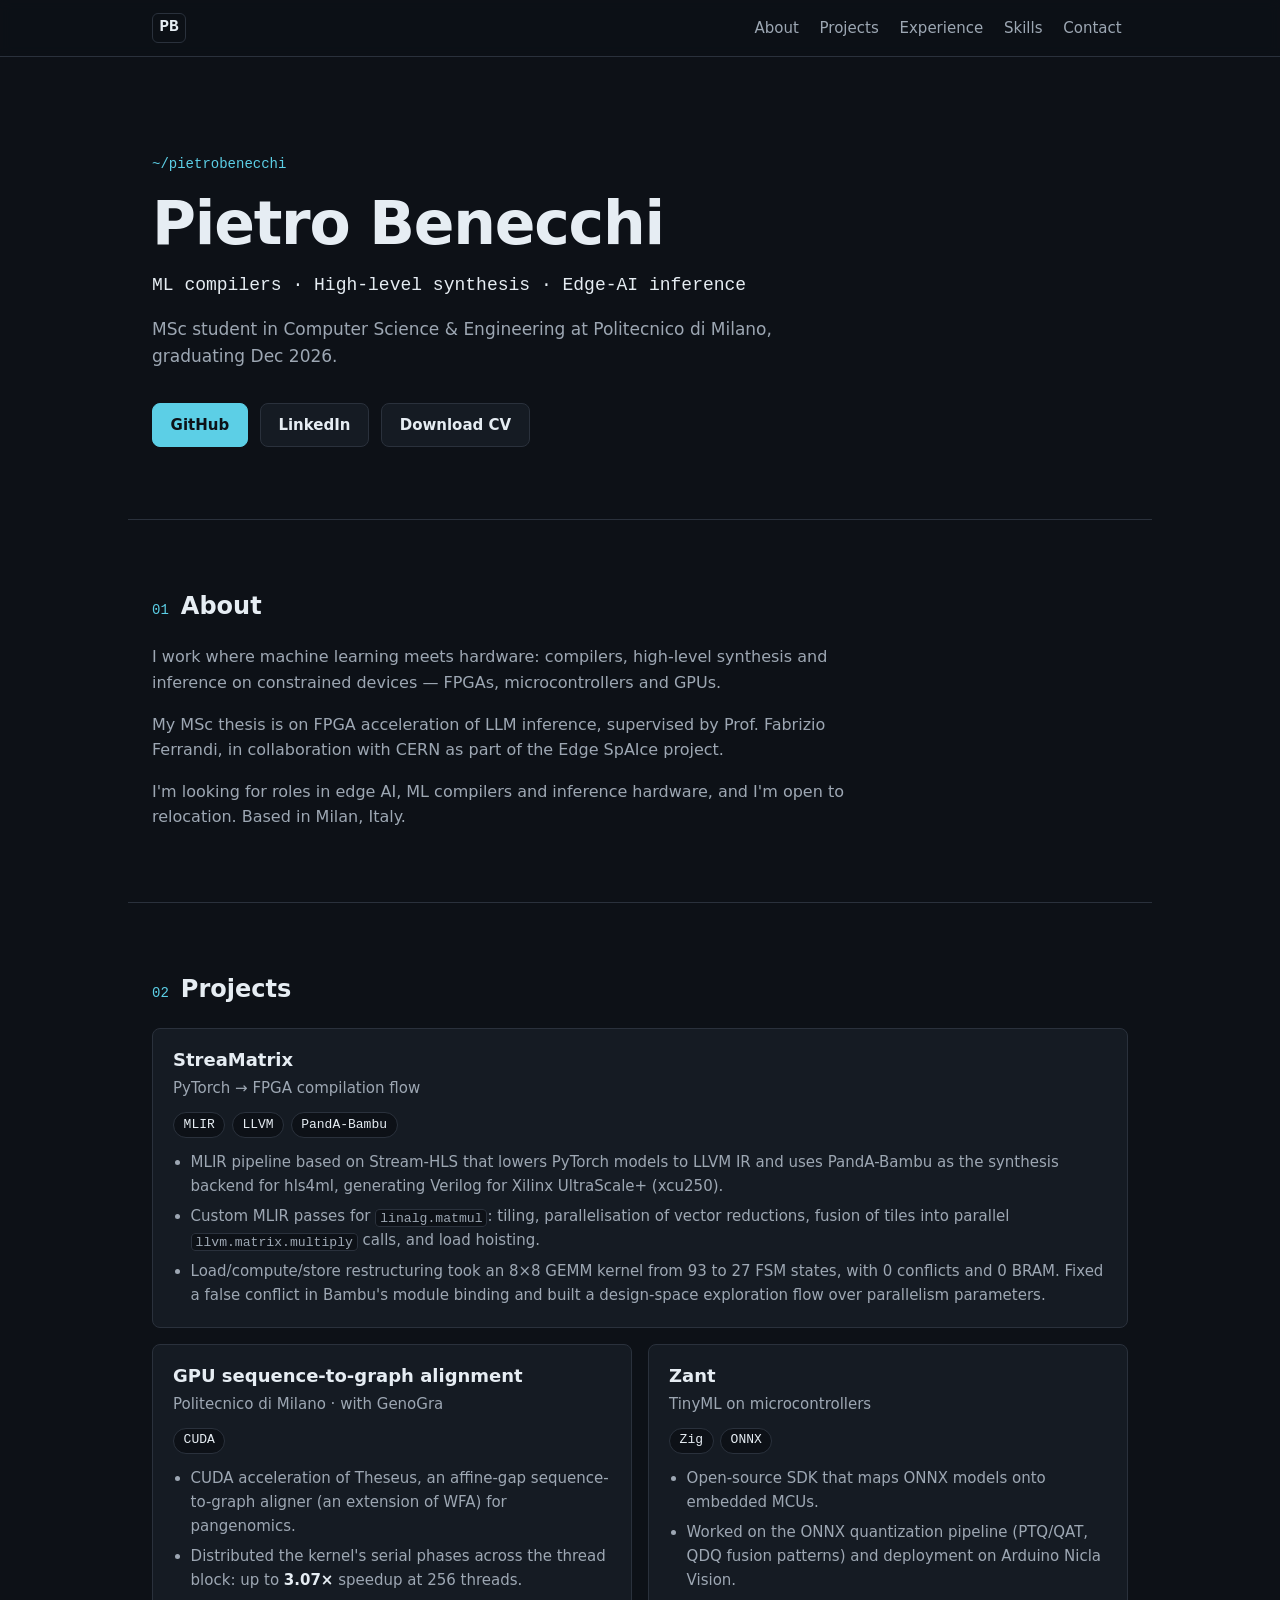
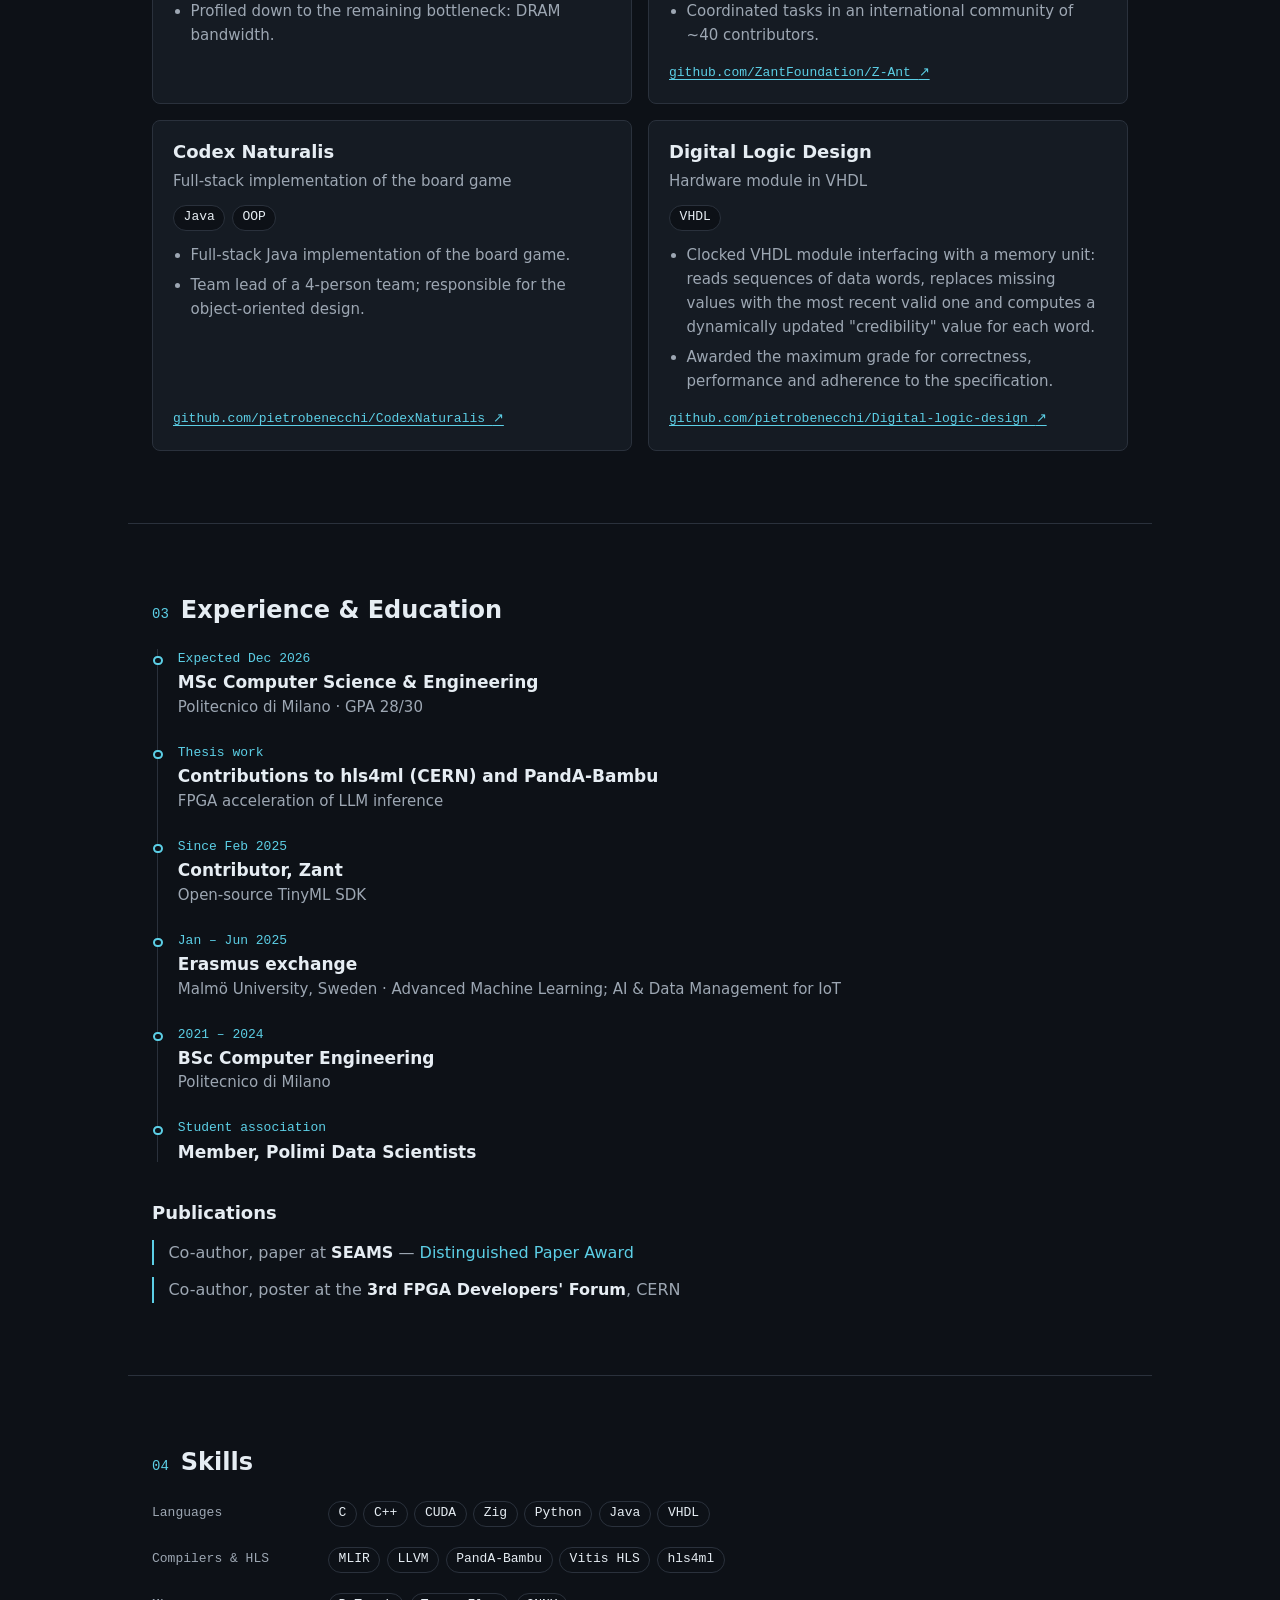
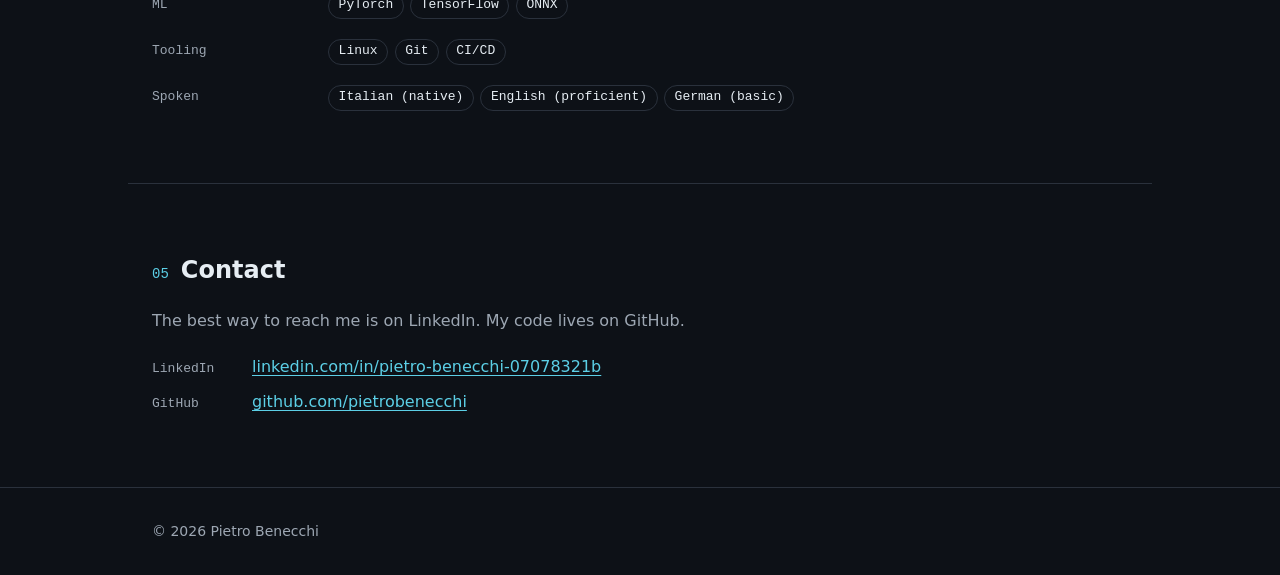
==== index.html @ a6d6bae3 "Add personal portfolio site Static single-page site (index.html + assets/style.css, no build step), " ====
<!doctype html>
<html lang="en">
<head>
  <meta charset="utf-8">
  <meta name="viewport" content="width=device-width, initial-scale=1">
  <title>Pietro Benecchi — ML compilers · HLS · Edge-AI inference</title>
  <meta name="description" content="Pietro Benecchi — MSc student in Computer Science &amp; Engineering at Politecnico di Milano working on ML compilers, high-level synthesis and edge-AI inference on FPGAs, MCUs and GPUs.">
  <meta name="author" content="Pietro Benecchi">
  <meta name="theme-color" content="#0d1117">
  <link rel="canonical" href="https://pietrobenecchi.github.io/">
  <link rel="icon" href="assets/favicon.svg" type="image/svg+xml">

  <meta property="og:type" content="website">
  <meta property="og:url" content="https://pietrobenecchi.github.io/">
  <meta property="og:title" content="Pietro Benecchi — ML compilers · HLS · Edge-AI inference">
  <meta property="og:description" content="MSc student at Politecnico di Milano working where machine learning meets hardware: compilers, high-level synthesis and inference on constrained devices.">
  <meta property="og:site_name" content="Pietro Benecchi">
  <meta name="twitter:card" content="summary">

  <link rel="stylesheet" href="assets/style.css">
</head>
<body>
  <a class="skip-link" href="#main">Skip to content</a>

  <header class="site-header">
    <nav class="nav container" aria-label="Primary">
      <a class="nav-brand" href="#top" aria-label="Pietro Benecchi, back to top">PB</a>
      <ul class="nav-links">
        <li><a href="#about">About</a></li>
        <li><a href="#projects">Projects</a></li>
        <li><a href="#experience">Experience</a></li>
        <li><a href="#skills">Skills</a></li>
        <li><a href="#contact">Contact</a></li>
      </ul>
    </nav>
  </header>

  <main id="main">
    <section class="hero container" id="top" aria-labelledby="hero-title">
      <p class="mono kicker">~/pietrobenecchi</p>
      <h1 id="hero-title">Pietro Benecchi</h1>
      <p class="tagline mono">ML compilers <span aria-hidden="true">·</span> High-level synthesis <span aria-hidden="true">·</span> Edge-AI inference</p>
      <p class="lead">MSc student in Computer Science &amp; Engineering at Politecnico di Milano, graduating Dec 2026.</p>
      <div class="actions">
        <a class="btn btn-primary" href="https://github.com/pietrobenecchi" rel="noopener">GitHub</a>
        <a class="btn" href="https://www.linkedin.com/in/pietro-benecchi-07078321b" rel="noopener">LinkedIn</a>
        <a class="btn" href="assets/cv.pdf" type="application/pdf">Download CV</a>
      </div>
    </section>

    <section class="section container" id="about" aria-labelledby="about-title">
      <h2 id="about-title"><span class="mono num" aria-hidden="true">01</span> About</h2>
      <div class="prose">
        <p>I work where machine learning meets hardware: compilers, high-level synthesis and inference on constrained devices — FPGAs, microcontrollers and GPUs.</p>
        <p>My MSc thesis is on FPGA acceleration of LLM inference, supervised by Prof. Fabrizio Ferrandi, in collaboration with CERN as part of the Edge SpAIce project.</p>
        <p>I'm looking for roles in edge AI, ML compilers and inference hardware, and I'm open to relocation. Based in Milan, Italy.</p>
      </div>
    </section>

    <section class="section container" id="projects" aria-labelledby="projects-title">
      <h2 id="projects-title"><span class="mono num" aria-hidden="true">02</span> Projects</h2>
      <div class="cards">
        <article class="card">
          <h3>StreaMatrix</h3>
          <p class="card-sub">PyTorch → FPGA compilation flow</p>
          <ul class="tags" aria-label="Stack">
            <li>MLIR</li><li>LLVM</li><li>PandA-Bambu</li>
          </ul>
          <ul class="bullets">
            <li>MLIR pipeline based on Stream-HLS that lowers PyTorch models to LLVM IR and uses PandA-Bambu as the synthesis backend for hls4ml, generating Verilog for Xilinx UltraScale+ (xcu250).</li>
            <li>Custom MLIR passes for <code>linalg.matmul</code>: tiling, parallelisation of vector reductions, fusion of tiles into parallel <code>llvm.matrix.multiply</code> calls, and load hoisting.</li>
            <li>Load/compute/store restructuring took an 8×8 GEMM kernel from 93 to 27 FSM states, with 0 conflicts and 0 BRAM. Fixed a false conflict in Bambu's module binding and built a design-space exploration flow over parallelism parameters.</li>
          </ul>
        </article>

        <article class="card">
          <h3>GPU sequence-to-graph alignment</h3>
          <p class="card-sub">Politecnico di Milano · with GenoGra</p>
          <ul class="tags" aria-label="Stack">
            <li>CUDA</li>
          </ul>
          <ul class="bullets">
            <li>CUDA acceleration of Theseus, an affine-gap sequence-to-graph aligner (an extension of WFA) for pangenomics.</li>
            <li>Distributed the kernel's serial phases across the thread block: up to <strong>3.07×</strong> speedup at 256 threads.</li>
            <li>Profiled down to the remaining bottleneck: DRAM bandwidth.</li>
          </ul>
        </article>

        <article class="card">
          <h3>Zant</h3>
          <p class="card-sub">TinyML on microcontrollers</p>
          <ul class="tags" aria-label="Stack">
            <li>Zig</li><li>ONNX</li>
          </ul>
          <ul class="bullets">
            <li>Open-source SDK that maps ONNX models onto embedded MCUs.</li>
            <li>Worked on the ONNX quantization pipeline (PTQ/QAT, QDQ fusion patterns) and deployment on Arduino Nicla Vision.</li>
            <li>Coordinated tasks in an international community of ~40 contributors.</li>
          </ul>
          <a class="card-link mono" href="https://github.com/ZantFoundation/Z-Ant" rel="noopener">github.com/ZantFoundation/Z-Ant <span aria-hidden="true">↗</span></a>
        </article>

        <article class="card">
          <h3>Codex Naturalis</h3>
          <p class="card-sub">Full-stack implementation of the board game</p>
          <ul class="tags" aria-label="Stack">
            <li>Java</li><li>OOP</li>
          </ul>
          <ul class="bullets">
            <li>Full-stack Java implementation of the board game.</li>
            <li>Team lead of a 4-person team; responsible for the object-oriented design.</li>
          </ul>
          <a class="card-link mono" href="https://github.com/pietrobenecchi/CodexNaturalis" rel="noopener">github.com/pietrobenecchi/CodexNaturalis <span aria-hidden="true">↗</span></a>
        </article>

        <article class="card">
          <h3>Digital Logic Design</h3>
          <p class="card-sub">Hardware module in VHDL</p>
          <ul class="tags" aria-label="Stack">
            <li>VHDL</li>
          </ul>
          <ul class="bullets">
            <li>Clocked VHDL module interfacing with a memory unit: reads sequences of data words, replaces missing values with the most recent valid one and computes a dynamically updated "credibility" value for each word.</li>
            <li>Awarded the maximum grade for correctness, performance and adherence to the specification.</li>
          </ul>
          <a class="card-link mono" href="https://github.com/pietrobenecchi/Digital-logic-design" rel="noopener">github.com/pietrobenecchi/Digital-logic-design <span aria-hidden="true">↗</span></a>
        </article>
      </div>
    </section>

    <section class="section container" id="experience" aria-labelledby="experience-title">
      <h2 id="experience-title"><span class="mono num" aria-hidden="true">03</span> Experience &amp; Education</h2>
      <ol class="timeline">
        <li>
          <p class="when mono">Expected Dec 2026</p>
          <h3>MSc Computer Science &amp; Engineering</h3>
          <p class="where">Politecnico di Milano · GPA 28/30</p>
        </li>
        <li>
          <p class="when mono">Thesis work</p>
          <h3>Contributions to hls4ml (CERN) and PandA-Bambu</h3>
          <p class="where">FPGA acceleration of LLM inference</p>
        </li>
        <li>
          <p class="when mono">Since Feb 2025</p>
          <h3>Contributor, Zant</h3>
          <p class="where">Open-source TinyML SDK</p>
        </li>
        <li>
          <p class="when mono">Jan – Jun 2025</p>
          <h3>Erasmus exchange</h3>
          <p class="where">Malmö University, Sweden · Advanced Machine Learning; AI &amp; Data Management for IoT</p>
        </li>
        <li>
          <p class="when mono">2021 – 2024</p>
          <h3>BSc Computer Engineering</h3>
          <p class="where">Politecnico di Milano</p>
        </li>
        <li>
          <p class="when mono">Student association</p>
          <h3>Member, Polimi Data Scientists</h3>
        </li>
      </ol>

      <h3 class="subhead" id="publications">Publications</h3>
      <ul class="pubs">
        <!-- TODO: add the SEAMS paper title and a link to the paper -->
        <li>
          <p>Co-author, paper at <strong>SEAMS</strong> — <span class="award">Distinguished Paper Award</span></p>
        </li>
        <!-- TODO: add the poster title and a link to the poster -->
        <li>
          <p>Co-author, poster at the <strong>3rd FPGA Developers' Forum</strong>, CERN</p>
        </li>
      </ul>
    </section>

    <section class="section container" id="skills" aria-labelledby="skills-title">
      <h2 id="skills-title"><span class="mono num" aria-hidden="true">04</span> Skills</h2>
      <dl class="skills">
        <div>
          <dt>Languages</dt>
          <dd><ul class="tags"><li>C</li><li>C++</li><li>CUDA</li><li>Zig</li><li>Python</li><li>Java</li><li>VHDL</li></ul></dd>
        </div>
        <div>
          <dt>Compilers &amp; HLS</dt>
          <dd><ul class="tags"><li>MLIR</li><li>LLVM</li><li>PandA-Bambu</li><li>Vitis HLS</li><li>hls4ml</li></ul></dd>
        </div>
        <div>
          <dt>ML</dt>
          <dd><ul class="tags"><li>PyTorch</li><li>TensorFlow</li><li>ONNX</li></ul></dd>
        </div>
        <div>
          <dt>Tooling</dt>
          <dd><ul class="tags"><li>Linux</li><li>Git</li><li>CI/CD</li></ul></dd>
        </div>
        <div>
          <dt>Spoken</dt>
          <dd><ul class="tags"><li>Italian (native)</li><li>English (proficient)</li><li>German (basic)</li></ul></dd>
        </div>
      </dl>
    </section>

    <section class="section container" id="contact" aria-labelledby="contact-title">
      <h2 id="contact-title"><span class="mono num" aria-hidden="true">05</span> Contact</h2>
      <p class="prose">The best way to reach me is on LinkedIn. My code lives on GitHub.</p>
      <ul class="contact-list">
        <li><span class="mono label">LinkedIn</span> <a href="https://www.linkedin.com/in/pietro-benecchi-07078321b" rel="noopener">linkedin.com/in/pietro-benecchi-07078321b</a></li>
        <li><span class="mono label">GitHub</span> <a href="https://github.com/pietrobenecchi" rel="noopener">github.com/pietrobenecchi</a></li>
        <!-- TODO: add email, e.g. <li><span class="mono label">Email</span> <a href="mailto:...">...</a></li> -->
      </ul>
    </section>
  </main>

  <footer class="site-footer">
    <div class="container">
      <p>© 2026 Pietro Benecchi</p>
    </div>
  </footer>
</body>
</html>
---- assets/style.css ----
/* Pietro Benecchi — portfolio. Mobile first, no external dependencies. */

:root {
  --bg: #0d1117;
  --bg-raised: #151b23;
  --border: #2a313c;
  --text: #e6edf3;
  --muted: #9da7b3;      /* ~7:1 on --bg */
  --accent: #5ccfe6;     /* ~10:1 on --bg */
  --accent-ink: #0d1117;
  --radius: 8px;
  --nav-h: 3.5rem;
  --sans: system-ui, -apple-system, "Segoe UI", Roboto, "Helvetica Neue", Arial, sans-serif;
  --mono: ui-monospace, SFMono-Regular, "SF Mono", Menlo, Consolas, "Liberation Mono", monospace;
  color-scheme: dark;
}

*, *::before, *::after { box-sizing: border-box; }

html {
  scroll-behavior: smooth;
  scroll-padding-top: calc(var(--nav-h) + 1rem);
  -webkit-text-size-adjust: 100%;
}
@media (prefers-reduced-motion: reduce) {
  html { scroll-behavior: auto; }
  * { transition: none !important; }
}

body {
  margin: 0;
  background: var(--bg);
  color: var(--text);
  font-family: var(--sans);
  font-size: 1rem;
  line-height: 1.6;
}

h1, h2, h3 { line-height: 1.2; margin: 0; }
p { margin: 0; }
ul, ol { margin: 0; padding: 0; }
a { color: var(--accent); text-underline-offset: 0.2em; }
a:hover { text-decoration-thickness: 2px; }
:focus-visible { outline: 2px solid var(--accent); outline-offset: 3px; border-radius: 2px; }
code, .mono { font-family: var(--mono); }
code { font-size: 0.875em; background: var(--bg); border: 1px solid var(--border); border-radius: 4px; padding: 0.05em 0.3em; overflow-wrap: anywhere; }

.container { width: 100%; max-width: 64rem; margin: 0 auto; padding: 0 1rem; }

.skip-link {
  position: absolute; left: 1rem; top: -3rem; z-index: 20;
  background: var(--accent); color: var(--accent-ink);
  padding: 0.5rem 0.75rem; border-radius: var(--radius); font-weight: 600;
}
.skip-link:focus { top: 0.5rem; }

/* Nav */
.site-header {
  position: sticky; top: 0; z-index: 10;
  background: rgba(13, 17, 23, 0.92);
  border-bottom: 1px solid var(--border);
  -webkit-backdrop-filter: blur(6px);
  backdrop-filter: blur(6px);
}
.nav { display: flex; align-items: center; gap: 1rem; min-height: var(--nav-h); }
.nav-brand {
  font-family: var(--mono); font-weight: 700; color: var(--text); text-decoration: none;
  border: 1px solid var(--border); border-radius: 6px; padding: 0.1rem 0.4rem; flex-shrink: 0;
}
.nav-links {
  list-style: none; display: flex; gap: 0.25rem;
  overflow-x: auto; scrollbar-width: none; margin-left: auto;
}
.nav-links::-webkit-scrollbar { display: none; }
@media (max-width: 39.99rem) {
  .nav-brand { display: none; }
  .nav-links { margin-left: 0; width: 100%; justify-content: space-between; gap: 0; }
}
.nav-links a {
  display: block; padding: 0.5rem 0.4rem;
  color: var(--muted); text-decoration: none; font-size: 0.875rem; white-space: nowrap;
}
.nav-links a:hover { color: var(--text); }

/* Hero */
.hero { padding-top: 4rem; padding-bottom: 3rem; }
.kicker { color: var(--accent); font-size: 0.875rem; margin-bottom: 0.75rem; }
.hero h1 { font-size: clamp(2.25rem, 9vw, 3.75rem); letter-spacing: -0.02em; font-weight: 700; }
.tagline { color: var(--text); font-size: clamp(0.875rem, 3.6vw, 1.125rem); margin-top: 0.75rem; }
.lead { color: var(--muted); font-size: 1.0625rem; margin-top: 1rem; max-width: 40rem; }
.actions { display: flex; flex-wrap: wrap; gap: 0.75rem; margin-top: 2rem; }
.btn {
  display: inline-flex; align-items: center; gap: 0.35rem;
  min-height: 2.75rem; padding: 0 1.1rem;
  border: 1px solid var(--border); border-radius: var(--radius);
  color: var(--text); text-decoration: none; font-weight: 600; font-size: 0.9375rem;
  background: var(--bg-raised); transition: border-color 0.15s;
}
.btn:hover { border-color: var(--accent); }
.btn-primary { background: var(--accent); border-color: var(--accent); color: var(--accent-ink); }

/* Sections */
.section { padding-top: 3rem; padding-bottom: 3rem; border-top: 1px solid var(--border); }
.section h2 { font-size: 1.5rem; margin-bottom: 1.5rem; display: flex; align-items: baseline; gap: 0.75rem; }
.num { color: var(--accent); font-size: 0.875rem; font-weight: 400; }
.prose { max-width: 44rem; color: var(--muted); }
.prose p + p { margin-top: 1rem; }
.subhead { font-size: 1.125rem; margin: 2.5rem 0 1rem; }

/* Tags */
.tags { list-style: none; display: flex; flex-wrap: wrap; gap: 0.4rem; }
.tags li {
  font-family: var(--mono); font-size: 0.8125rem; color: var(--text);
  border: 1px solid var(--border); border-radius: 999px; padding: 0.1rem 0.6rem;
  background: var(--bg);
}

/* Project cards */
.cards { display: grid; gap: 1rem; }
.card {
  display: flex; flex-direction: column; gap: 0.75rem;
  background: var(--bg-raised); border: 1px solid var(--border); border-radius: var(--radius);
  padding: 1.25rem;
}
.card h3 { font-size: 1.125rem; }
.card-sub { color: var(--muted); font-size: 0.9375rem; margin-top: -0.4rem; }
.bullets { padding-left: 1.1rem; color: var(--muted); font-size: 0.9375rem; }
.bullets li + li { margin-top: 0.4rem; }
.bullets strong { color: var(--text); }
.card-link { margin-top: auto; font-size: 0.8125rem; overflow-wrap: anywhere; padding-top: 0.25rem; }

/* Timeline */
.timeline { list-style: none; border-left: 1px solid var(--border); margin-left: 0.3rem; }
.timeline li { position: relative; padding: 0 0 1.5rem 1.25rem; }
.timeline li:last-child { padding-bottom: 0; }
.timeline li::before {
  content: ""; position: absolute; left: -0.3rem; top: 0.45rem;
  width: 0.6rem; height: 0.6rem; border-radius: 50%;
  background: var(--bg); border: 2px solid var(--accent);
}
.when { color: var(--accent); font-size: 0.8125rem; }
.timeline h3 { font-size: 1.0625rem; margin-top: 0.15rem; }
.where { color: var(--muted); font-size: 0.9375rem; margin-top: 0.15rem; }

/* Publications */
.pubs { list-style: none; display: grid; gap: 0.75rem; color: var(--muted); }
.pubs li { border-left: 2px solid var(--accent); padding-left: 0.9rem; }
.pubs strong { color: var(--text); }
.award { color: var(--accent); }

/* Skills */
.skills { display: grid; gap: 1.25rem; margin: 0; }
.skills dt { font-family: var(--mono); font-size: 0.8125rem; color: var(--muted); margin-bottom: 0.5rem; }
.skills dd { margin: 0; }

/* Contact */
.contact-list { list-style: none; display: grid; gap: 0.6rem; margin-top: 1.25rem; }
.contact-list li { display: flex; flex-wrap: wrap; gap: 0.25rem 0.75rem; align-items: baseline; }
.contact-list a { overflow-wrap: anywhere; }
.label { color: var(--muted); font-size: 0.8125rem; min-width: 5.5rem; }

/* Footer */
.site-footer { border-top: 1px solid var(--border); padding: 2rem 0; color: var(--muted); font-size: 0.875rem; }

/* Larger screens */
@media (min-width: 40rem) {
  .container { padding: 0 1.5rem; }
  .nav-links { gap: 0.5rem; }
  .nav-links a { font-size: 0.9375rem; }
  .cards { grid-template-columns: repeat(2, 1fr); }
  .skills > div { display: grid; grid-template-columns: 10rem 1fr; gap: 1rem; align-items: baseline; }
  .skills dt { margin-bottom: 0; }
}
@media (min-width: 64rem) {
  .hero { padding-top: 6rem; padding-bottom: 4.5rem; }
  .section { padding-top: 4.5rem; padding-bottom: 4.5rem; }
  .card:first-child { grid-column: 1 / -1; }
}
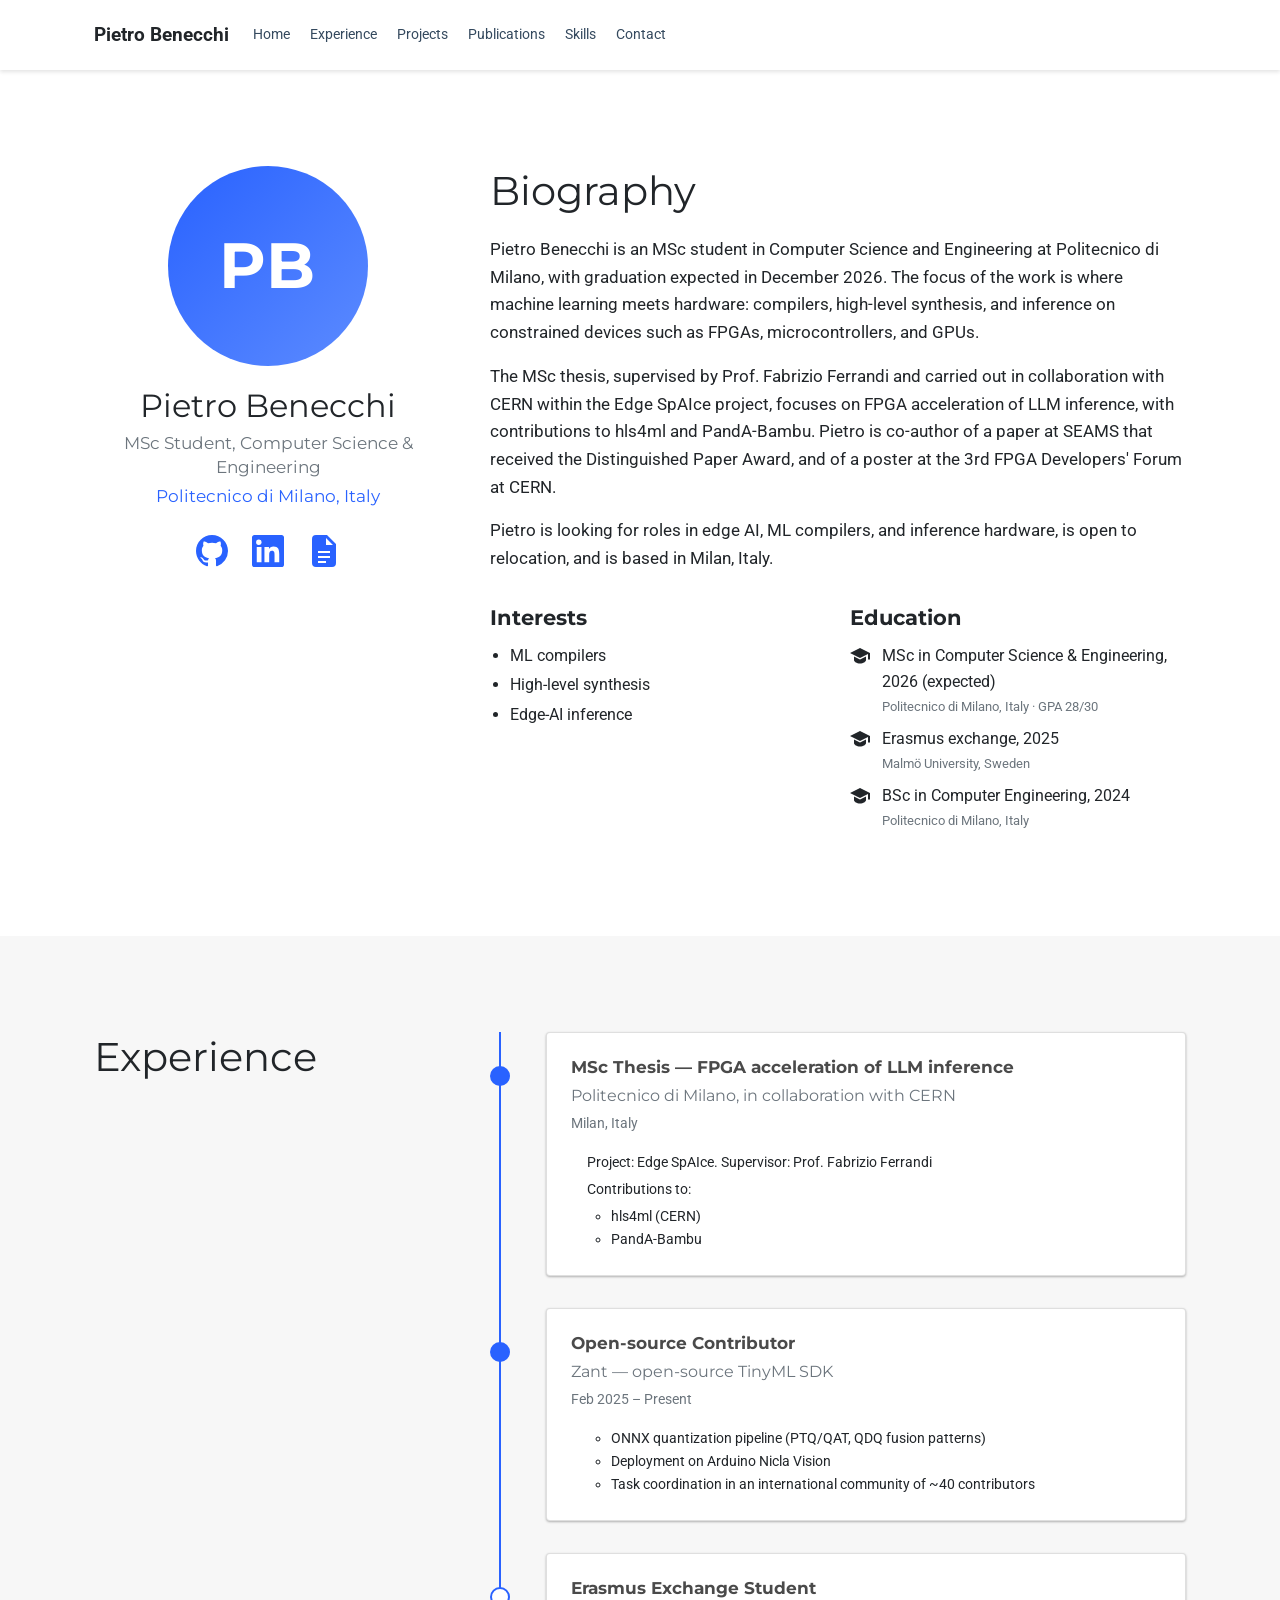
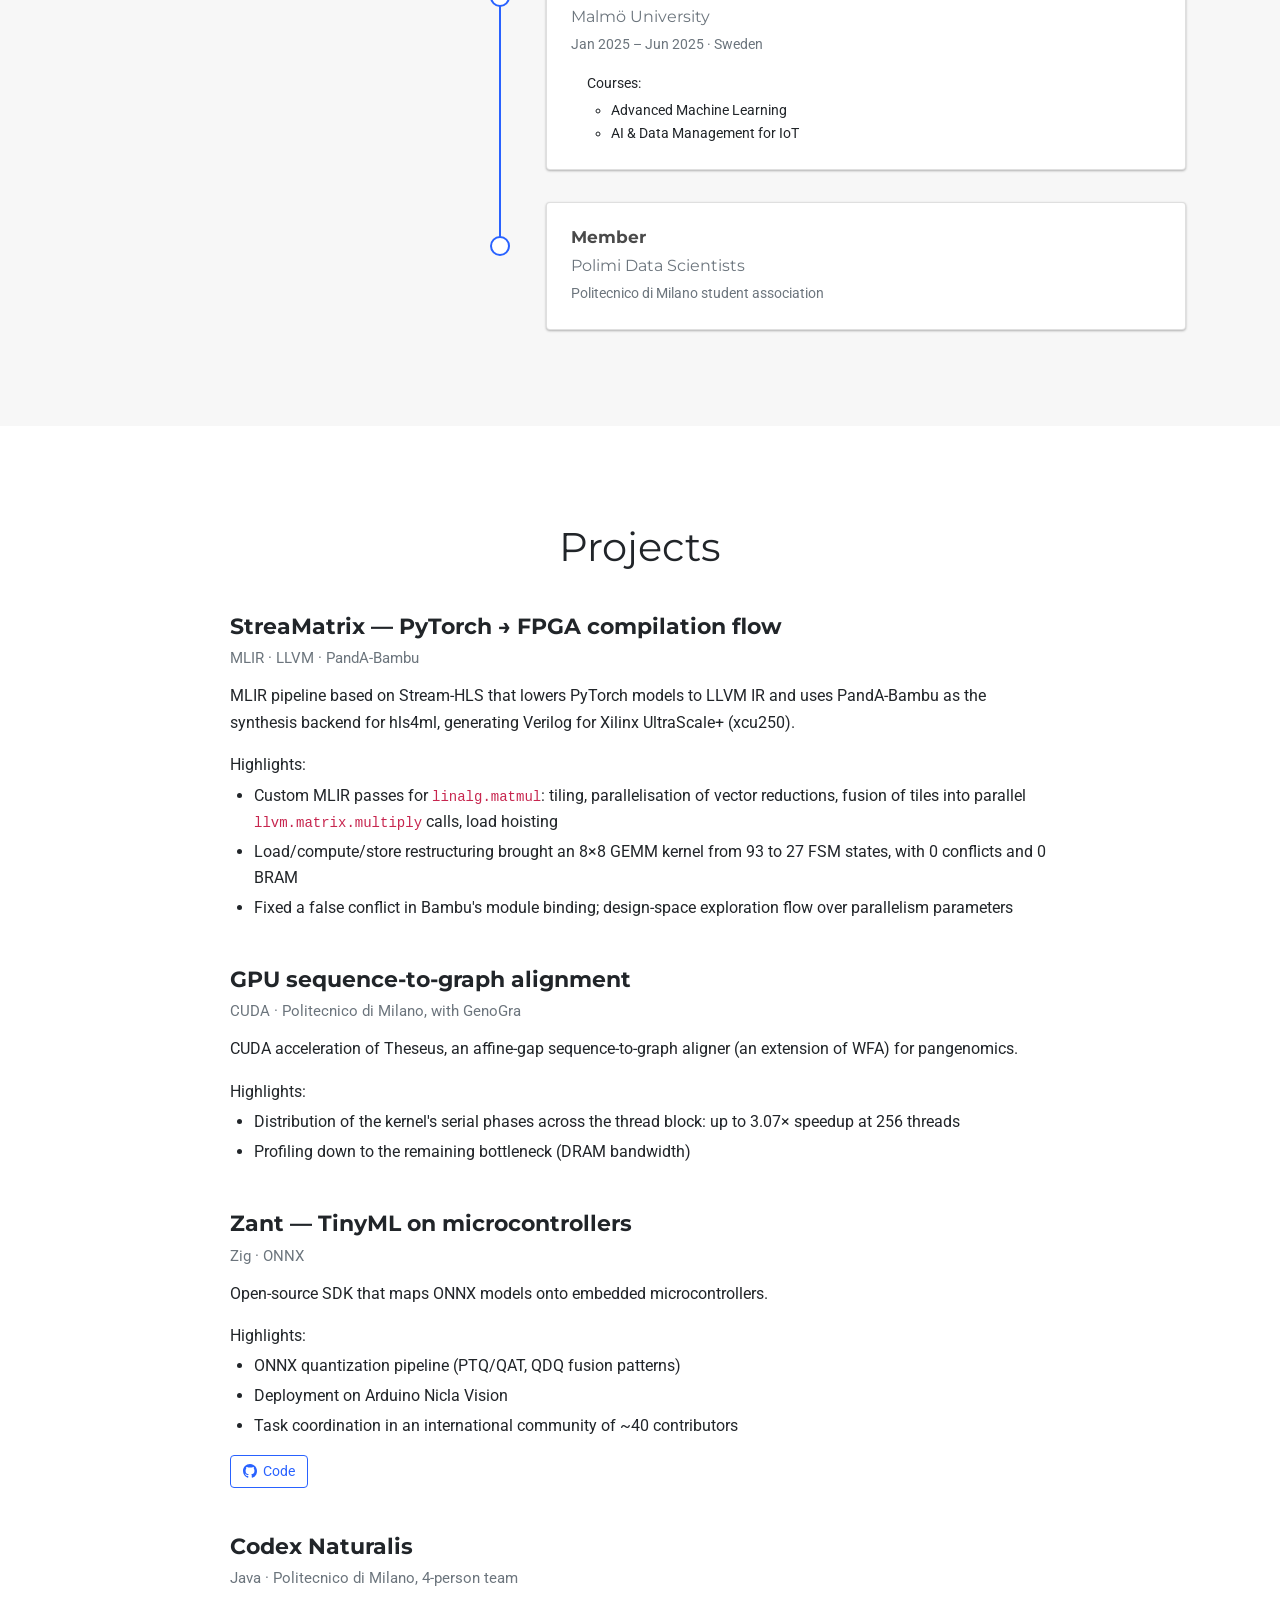
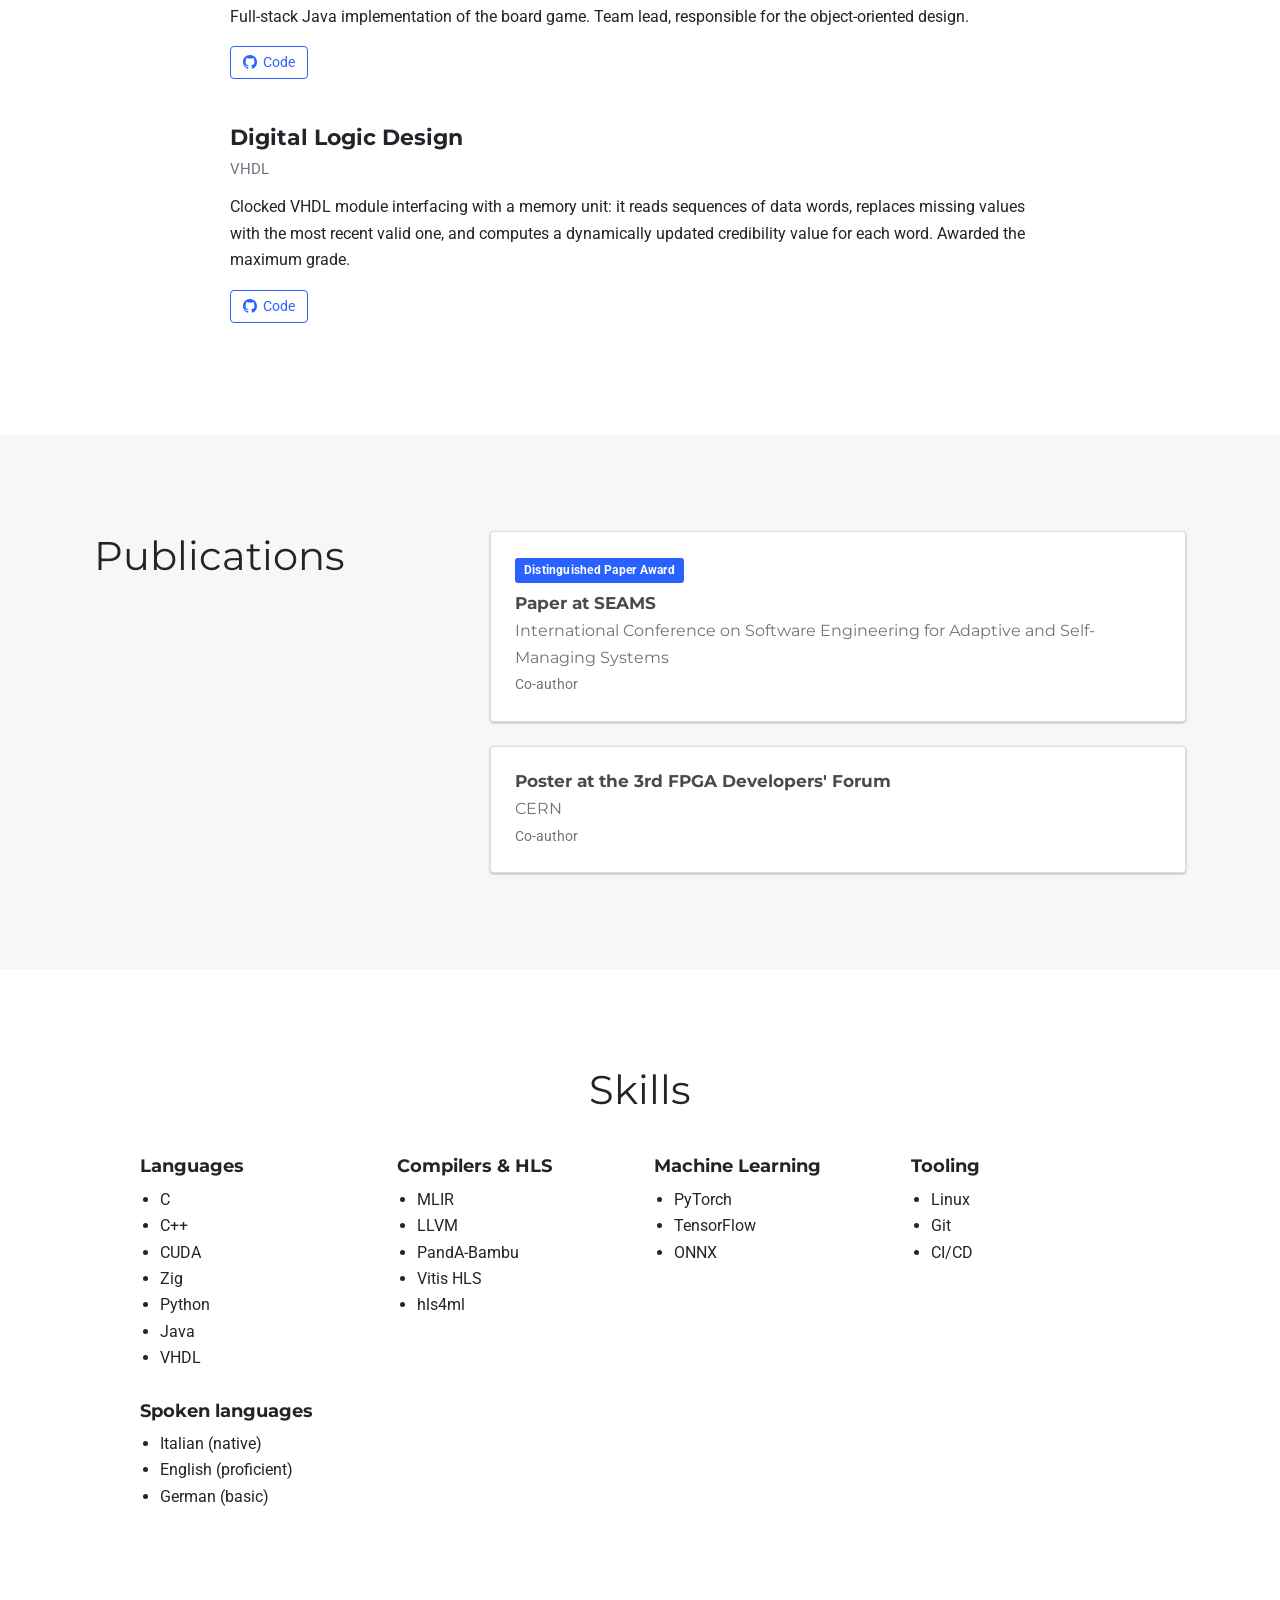
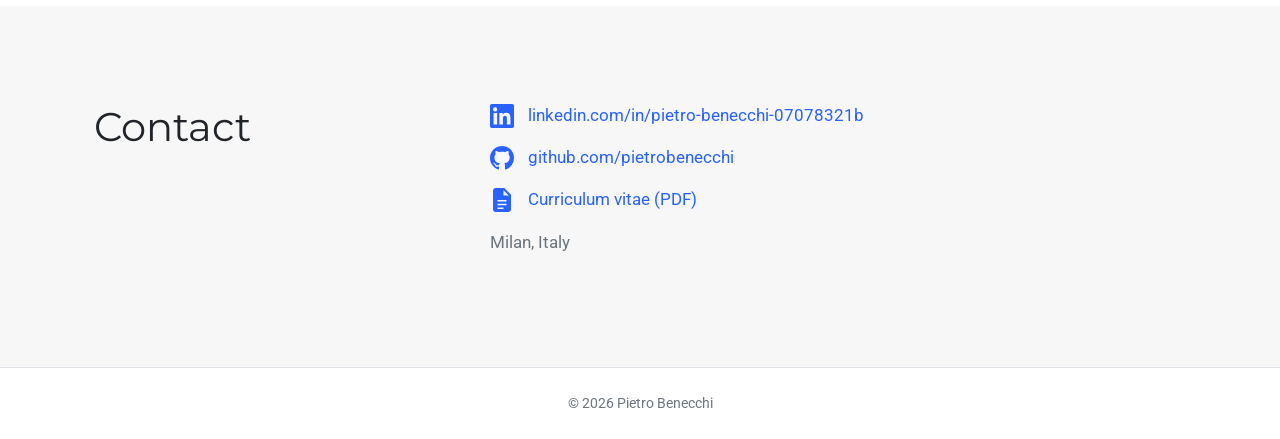
==== commit d9650e23: "Redesign site with a light academic layout Biography with profile column, experience timeline, proje" ====
--- a/index.html
+++ b/index.html
@@ -3,32 +3,45 @@
 <head>
   <meta charset="utf-8">
   <meta name="viewport" content="width=device-width, initial-scale=1">
-  <title>Pietro Benecchi — ML compilers · HLS · Edge-AI inference</title>
-  <meta name="description" content="Pietro Benecchi — MSc student in Computer Science &amp; Engineering at Politecnico di Milano working on ML compilers, high-level synthesis and edge-AI inference on FPGAs, MCUs and GPUs.">
+  <title>Pietro Benecchi</title>
+  <meta name="description" content="Pietro Benecchi — MSc student in Computer Science and Engineering at Politecnico di Milano. ML compilers, high-level synthesis and edge-AI inference.">
   <meta name="author" content="Pietro Benecchi">
-  <meta name="theme-color" content="#0d1117">
+  <meta name="theme-color" content="#2962ff">
   <link rel="canonical" href="https://pietrobenecchi.github.io/">
   <link rel="icon" href="assets/favicon.svg" type="image/svg+xml">
 
   <meta property="og:type" content="website">
   <meta property="og:url" content="https://pietrobenecchi.github.io/">
-  <meta property="og:title" content="Pietro Benecchi — ML compilers · HLS · Edge-AI inference">
-  <meta property="og:description" content="MSc student at Politecnico di Milano working where machine learning meets hardware: compilers, high-level synthesis and inference on constrained devices.">
+  <meta property="og:title" content="Pietro Benecchi">
+  <meta property="og:description" content="MSc student at Politecnico di Milano working on ML compilers, high-level synthesis and edge-AI inference.">
   <meta property="og:site_name" content="Pietro Benecchi">
   <meta name="twitter:card" content="summary">
 
+  <link rel="preconnect" href="https://fonts.googleapis.com">
+  <link rel="preconnect" href="https://fonts.gstatic.com" crossorigin>
+  <link rel="stylesheet" href="https://fonts.googleapis.com/css2?family=Montserrat:wght@400;700&family=Roboto:ital,wght@0,400;0,700;1,400&display=swap">
   <link rel="stylesheet" href="assets/style.css">
+
 </head>
 <body>
+  <!-- Inline icon sprite -->
+  <svg xmlns="http://www.w3.org/2000/svg" style="display:none">
+    <symbol id="i-github" viewBox="0 0 16 16"><path d="M8 0C3.58 0 0 3.58 0 8c0 3.54 2.29 6.53 5.47 7.59.4.07.55-.17.55-.38 0-.19-.01-.82-.01-1.49-2.01.37-2.53-.49-2.69-.94-.09-.23-.48-.94-.82-1.13-.28-.15-.68-.52-.01-.53.63-.01 1.08.58 1.23.82.72 1.21 1.87.87 2.33.66.07-.52.28-.87.51-1.07-1.78-.2-3.64-.89-3.64-3.95 0-.87.31-1.59.82-2.15-.08-.2-.36-1.02.08-2.12 0 0 .67-.21 2.2.82.64-.18 1.32-.27 2-.27.68 0 1.36.09 2 .27 1.53-1.04 2.2-.82 2.2-.82.44 1.1.16 1.92.08 2.12.51.56.82 1.27.82 2.15 0 3.07-1.87 3.75-3.65 3.95.29.25.54.73.54 1.48 0 1.07-.01 1.93-.01 2.2 0 .21.15.46.55.38A8.01 8.01 0 0 0 16 8c0-4.42-3.58-8-8-8z"/></symbol>
+    <symbol id="i-linkedin" viewBox="0 0 16 16"><path d="M14.8 0H1.2C.54 0 0 .52 0 1.16v13.68C0 15.48.54 16 1.2 16h13.6c.66 0 1.2-.52 1.2-1.16V1.16C16 .52 15.46 0 14.8 0zM4.75 13.63H2.38V6h2.37v7.63zM3.56 4.96a1.38 1.38 0 1 1 0-2.75 1.38 1.38 0 0 1 0 2.75zm10.07 8.67h-2.37V9.92c0-.89-.02-2.03-1.24-2.03-1.24 0-1.43.97-1.43 1.97v3.77H6.22V6h2.27v1.04h.03c.32-.6 1.09-1.24 2.25-1.24 2.4 0 2.85 1.58 2.85 3.64v4.19z"/></symbol>
+    <symbol id="i-cv" viewBox="0 0 16 16"><path d="M4 0h5.5L14 4.5V14a2 2 0 0 1-2 2H4a2 2 0 0 1-2-2V2a2 2 0 0 1 2-2zm5 1.5V5h3.5L9 1.5zM5 8v1h6V8H5zm0 2.5v1h6v-1H5zm0 2.5v1h4v-1H5z"/></symbol>
+    <symbol id="i-cap" viewBox="0 0 20 16"><path d="M10 0 0 5l10 5 8-4v5.5h2V5L10 0zM4 8.6V12c0 1.7 2.7 3.5 6 3.5s6-1.8 6-3.5V8.6l-6 3-6-3z"/></symbol>
+    <symbol id="i-link" viewBox="0 0 16 16"><path d="M9 1h6v6h-2V4.41L7.71 9.7 6.3 8.29 11.59 3H9V1zM2 3h5v2H3v8h8V9h2v5a1 1 0 0 1-1 1H2a1 1 0 0 1-1-1V4a1 1 0 0 1 1-1z"/></symbol>
+  </svg>
   <a class="skip-link" href="#main">Skip to content</a>
 
-  <header class="site-header">
-    <nav class="nav container" aria-label="Primary">
-      <a class="nav-brand" href="#top" aria-label="Pietro Benecchi, back to top">PB</a>
-      <ul class="nav-links">
-        <li><a href="#about">About</a></li>
+  <header class="navbar">
+    <nav class="container navbar-inner" aria-label="Primary">
+      <a class="navbar-brand" href="#about">Pietro Benecchi</a>
+      <ul class="navbar-links">
+        <li><a href="#about">Home</a></li>
+        <li><a href="#experience">Experience</a></li>
         <li><a href="#projects">Projects</a></li>
-        <li><a href="#experience">Experience</a></li>
+        <li><a href="#publications">Publications</a></li>
         <li><a href="#skills">Skills</a></li>
         <li><a href="#contact">Contact</a></li>
       </ul>
@@ -36,183 +49,228 @@
   </header>
 
   <main id="main">
-    <section class="hero container" id="top" aria-labelledby="hero-title">
-      <p class="mono kicker">~/pietrobenecchi</p>
-      <h1 id="hero-title">Pietro Benecchi</h1>
-      <p class="tagline mono">ML compilers <span aria-hidden="true">·</span> High-level synthesis <span aria-hidden="true">·</span> Edge-AI inference</p>
-      <p class="lead">MSc student in Computer Science &amp; Engineering at Politecnico di Milano, graduating Dec 2026.</p>
-      <div class="actions">
-        <a class="btn btn-primary" href="https://github.com/pietrobenecchi" rel="noopener">GitHub</a>
-        <a class="btn" href="https://www.linkedin.com/in/pietro-benecchi-07078321b" rel="noopener">LinkedIn</a>
-        <a class="btn" href="assets/cv.pdf" type="application/pdf">Download CV</a>
-      </div>
-    </section>
-
-    <section class="section container" id="about" aria-labelledby="about-title">
-      <h2 id="about-title"><span class="mono num" aria-hidden="true">01</span> About</h2>
-      <div class="prose">
-        <p>I work where machine learning meets hardware: compilers, high-level synthesis and inference on constrained devices — FPGAs, microcontrollers and GPUs.</p>
-        <p>My MSc thesis is on FPGA acceleration of LLM inference, supervised by Prof. Fabrizio Ferrandi, in collaboration with CERN as part of the Edge SpAIce project.</p>
-        <p>I'm looking for roles in edge AI, ML compilers and inference hardware, and I'm open to relocation. Based in Milan, Italy.</p>
-      </div>
-    </section>
-
-    <section class="section container" id="projects" aria-labelledby="projects-title">
-      <h2 id="projects-title"><span class="mono num" aria-hidden="true">02</span> Projects</h2>
-      <div class="cards">
-        <article class="card">
-          <h3>StreaMatrix</h3>
-          <p class="card-sub">PyTorch → FPGA compilation flow</p>
-          <ul class="tags" aria-label="Stack">
-            <li>MLIR</li><li>LLVM</li><li>PandA-Bambu</li>
-          </ul>
-          <ul class="bullets">
-            <li>MLIR pipeline based on Stream-HLS that lowers PyTorch models to LLVM IR and uses PandA-Bambu as the synthesis backend for hls4ml, generating Verilog for Xilinx UltraScale+ (xcu250).</li>
-            <li>Custom MLIR passes for <code>linalg.matmul</code>: tiling, parallelisation of vector reductions, fusion of tiles into parallel <code>llvm.matrix.multiply</code> calls, and load hoisting.</li>
-            <li>Load/compute/store restructuring took an 8×8 GEMM kernel from 93 to 27 FSM states, with 0 conflicts and 0 BRAM. Fixed a false conflict in Bambu's module binding and built a design-space exploration flow over parallelism parameters.</li>
-          </ul>
-        </article>
-
-        <article class="card">
+
+    <!-- ABOUT -->
+    <section id="about" class="section">
+      <div class="container about">
+        <div class="profile">
+          <!-- TODO: replace the initials with a photo, e.g. <img class="avatar" src="assets/avatar.jpg" alt="Portrait of Pietro Benecchi" width="200" height="200"> -->
+          <div class="avatar" role="img" aria-label="Pietro Benecchi">PB</div>
+          <h1 class="profile-name">Pietro Benecchi</h1>
+          <p class="profile-role">MSc Student, Computer Science &amp; Engineering</p>
+          <p class="profile-org"><a href="https://www.polimi.it/" rel="noopener">Politecnico di Milano, Italy</a></p>
+          <ul class="social">
+            <li><a href="https://github.com/pietrobenecchi" rel="noopener" aria-label="GitHub"><svg aria-hidden="true"><use href="#i-github"/></svg></a></li>
+            <li><a href="https://www.linkedin.com/in/pietro-benecchi-07078321b" rel="noopener" aria-label="LinkedIn"><svg aria-hidden="true"><use href="#i-linkedin"/></svg></a></li>
+            <li><a href="assets/cv.pdf" aria-label="Curriculum vitae (PDF)"><svg aria-hidden="true"><use href="#i-cv"/></svg></a></li>
+          </ul>
+        </div>
+
+        <div class="bio">
+          <h2 class="section-title">Biography</h2>
+          <p>Pietro Benecchi is an MSc student in Computer Science and Engineering at Politecnico di Milano, with graduation expected in December 2026. The focus of the work is where machine learning meets hardware: compilers, high-level synthesis, and inference on constrained devices such as FPGAs, microcontrollers, and GPUs.</p>
+          <p>The MSc thesis, supervised by Prof. Fabrizio Ferrandi and carried out in collaboration with CERN within the Edge SpAIce project, focuses on FPGA acceleration of LLM inference, with contributions to hls4ml and PandA-Bambu. Pietro is co-author of a paper at SEAMS that received the Distinguished Paper Award, and of a poster at the 3rd FPGA Developers' Forum at CERN.</p>
+          <p>Pietro is looking for roles in edge AI, ML compilers, and inference hardware, is open to relocation, and is based in Milan, Italy.</p>
+
+          <div class="bio-cols">
+            <div>
+              <h3>Interests</h3>
+              <ul class="interests">
+                <li>ML compilers</li>
+                <li>High-level synthesis</li>
+                <li>Edge-AI inference</li>
+              </ul>
+            </div>
+            <div>
+              <h3>Education</h3>
+              <ul class="education">
+                <li>
+                  <svg aria-hidden="true"><use href="#i-cap"/></svg>
+                  <div><p>MSc in Computer Science &amp; Engineering, 2026 (expected)</p><p class="meta">Politecnico di Milano, Italy · GPA 28/30</p></div>
+                </li>
+                <li>
+                  <svg aria-hidden="true"><use href="#i-cap"/></svg>
+                  <div><p>Erasmus exchange, 2025</p><p class="meta">Malmö University, Sweden</p></div>
+                </li>
+                <li>
+                  <svg aria-hidden="true"><use href="#i-cap"/></svg>
+                  <div><p>BSc in Computer Engineering, 2024</p><p class="meta">Politecnico di Milano, Italy</p></div>
+                </li>
+              </ul>
+            </div>
+          </div>
+        </div>
+      </div>
+    </section>
+
+    <!-- EXPERIENCE -->
+    <section id="experience" class="section section-alt">
+      <div class="container split">
+        <h2 class="section-title">Experience</h2>
+        <ol class="timeline">
+          <li class="timeline-item current">
+            <article class="card">
+              <h3 class="card-title">MSc Thesis — FPGA acceleration of LLM inference</h3>
+              <p class="card-org">Politecnico di Milano, in collaboration with CERN</p>
+              <p class="card-meta">Milan, Italy</p>
+              <div class="card-body">
+                <p>Project: Edge SpAIce. Supervisor: Prof. Fabrizio Ferrandi</p>
+                <p>Contributions to:</p>
+                <ul>
+                  <li>hls4ml (CERN)</li>
+                  <li>PandA-Bambu</li>
+                </ul>
+              </div>
+            </article>
+          </li>
+          <li class="timeline-item current">
+            <article class="card">
+              <h3 class="card-title">Open-source Contributor</h3>
+              <p class="card-org">Zant — open-source TinyML SDK</p>
+              <p class="card-meta">Feb 2025 – Present</p>
+              <div class="card-body">
+                <ul>
+                  <li>ONNX quantization pipeline (PTQ/QAT, QDQ fusion patterns)</li>
+                  <li>Deployment on Arduino Nicla Vision</li>
+                  <li>Task coordination in an international community of ~40 contributors</li>
+                </ul>
+              </div>
+            </article>
+          </li>
+          <li class="timeline-item">
+            <article class="card">
+              <h3 class="card-title">Erasmus Exchange Student</h3>
+              <p class="card-org">Malmö University</p>
+              <p class="card-meta">Jan 2025 – Jun 2025 <span aria-hidden="true">·</span> Sweden</p>
+              <div class="card-body">
+                <p>Courses:</p>
+                <ul>
+                  <li>Advanced Machine Learning</li>
+                  <li>AI &amp; Data Management for IoT</li>
+                </ul>
+              </div>
+            </article>
+          </li>
+          <li class="timeline-item">
+            <article class="card">
+              <h3 class="card-title">Member</h3>
+              <p class="card-org">Polimi Data Scientists</p>
+              <p class="card-meta">Politecnico di Milano student association</p>
+            </article>
+          </li>
+        </ol>
+      </div>
+    </section>
+
+    <!-- PROJECTS -->
+    <section id="projects" class="section">
+      <div class="container">
+        <h2 class="section-title center">Projects</h2>
+
+        <article class="entry">
+          <h3>StreaMatrix — PyTorch → FPGA compilation flow</h3>
+          <p class="entry-meta">MLIR · LLVM · PandA-Bambu</p>
+          <p>MLIR pipeline based on Stream-HLS that lowers PyTorch models to LLVM IR and uses PandA-Bambu as the synthesis backend for hls4ml, generating Verilog for Xilinx UltraScale+ (xcu250).</p>
+          <p class="entry-label">Highlights:</p>
+          <ul>
+            <li>Custom MLIR passes for <code>linalg.matmul</code>: tiling, parallelisation of vector reductions, fusion of tiles into parallel <code>llvm.matrix.multiply</code> calls, load hoisting</li>
+            <li>Load/compute/store restructuring brought an 8×8 GEMM kernel from 93 to 27 FSM states, with 0 conflicts and 0 BRAM</li>
+            <li>Fixed a false conflict in Bambu's module binding; design-space exploration flow over parallelism parameters</li>
+          </ul>
+        </article>
+
+        <article class="entry">
           <h3>GPU sequence-to-graph alignment</h3>
-          <p class="card-sub">Politecnico di Milano · with GenoGra</p>
-          <ul class="tags" aria-label="Stack">
-            <li>CUDA</li>
-          </ul>
-          <ul class="bullets">
-            <li>CUDA acceleration of Theseus, an affine-gap sequence-to-graph aligner (an extension of WFA) for pangenomics.</li>
-            <li>Distributed the kernel's serial phases across the thread block: up to <strong>3.07×</strong> speedup at 256 threads.</li>
-            <li>Profiled down to the remaining bottleneck: DRAM bandwidth.</li>
-          </ul>
-        </article>
-
-        <article class="card">
-          <h3>Zant</h3>
-          <p class="card-sub">TinyML on microcontrollers</p>
-          <ul class="tags" aria-label="Stack">
-            <li>Zig</li><li>ONNX</li>
-          </ul>
-          <ul class="bullets">
-            <li>Open-source SDK that maps ONNX models onto embedded MCUs.</li>
-            <li>Worked on the ONNX quantization pipeline (PTQ/QAT, QDQ fusion patterns) and deployment on Arduino Nicla Vision.</li>
-            <li>Coordinated tasks in an international community of ~40 contributors.</li>
-          </ul>
-          <a class="card-link mono" href="https://github.com/ZantFoundation/Z-Ant" rel="noopener">github.com/ZantFoundation/Z-Ant <span aria-hidden="true">↗</span></a>
-        </article>
-
-        <article class="card">
+          <p class="entry-meta">CUDA · Politecnico di Milano, with GenoGra</p>
+          <p>CUDA acceleration of Theseus, an affine-gap sequence-to-graph aligner (an extension of WFA) for pangenomics.</p>
+          <p class="entry-label">Highlights:</p>
+          <ul>
+            <li>Distribution of the kernel's serial phases across the thread block: up to 3.07× speedup at 256 threads</li>
+            <li>Profiling down to the remaining bottleneck (DRAM bandwidth)</li>
+          </ul>
+        </article>
+
+        <article class="entry">
+          <h3>Zant — TinyML on microcontrollers</h3>
+          <p class="entry-meta">Zig · ONNX</p>
+          <p>Open-source SDK that maps ONNX models onto embedded microcontrollers.</p>
+          <p class="entry-label">Highlights:</p>
+          <ul>
+            <li>ONNX quantization pipeline (PTQ/QAT, QDQ fusion patterns)</li>
+            <li>Deployment on Arduino Nicla Vision</li>
+            <li>Task coordination in an international community of ~40 contributors</li>
+          </ul>
+          <p class="entry-links"><a href="https://github.com/ZantFoundation/Z-Ant" rel="noopener"><svg aria-hidden="true"><use href="#i-github"/></svg>Code</a></p>
+        </article>
+
+        <article class="entry">
           <h3>Codex Naturalis</h3>
-          <p class="card-sub">Full-stack implementation of the board game</p>
-          <ul class="tags" aria-label="Stack">
-            <li>Java</li><li>OOP</li>
-          </ul>
-          <ul class="bullets">
-            <li>Full-stack Java implementation of the board game.</li>
-            <li>Team lead of a 4-person team; responsible for the object-oriented design.</li>
-          </ul>
-          <a class="card-link mono" href="https://github.com/pietrobenecchi/CodexNaturalis" rel="noopener">github.com/pietrobenecchi/CodexNaturalis <span aria-hidden="true">↗</span></a>
-        </article>
-
-        <article class="card">
+          <p class="entry-meta">Java · Politecnico di Milano, 4-person team</p>
+          <p>Full-stack Java implementation of the board game. Team lead, responsible for the object-oriented design.</p>
+          <p class="entry-links"><a href="https://github.com/pietrobenecchi/CodexNaturalis" rel="noopener"><svg aria-hidden="true"><use href="#i-github"/></svg>Code</a></p>
+        </article>
+
+        <article class="entry">
           <h3>Digital Logic Design</h3>
-          <p class="card-sub">Hardware module in VHDL</p>
-          <ul class="tags" aria-label="Stack">
-            <li>VHDL</li>
-          </ul>
-          <ul class="bullets">
-            <li>Clocked VHDL module interfacing with a memory unit: reads sequences of data words, replaces missing values with the most recent valid one and computes a dynamically updated "credibility" value for each word.</li>
-            <li>Awarded the maximum grade for correctness, performance and adherence to the specification.</li>
-          </ul>
-          <a class="card-link mono" href="https://github.com/pietrobenecchi/Digital-logic-design" rel="noopener">github.com/pietrobenecchi/Digital-logic-design <span aria-hidden="true">↗</span></a>
-        </article>
-      </div>
-    </section>
-
-    <section class="section container" id="experience" aria-labelledby="experience-title">
-      <h2 id="experience-title"><span class="mono num" aria-hidden="true">03</span> Experience &amp; Education</h2>
-      <ol class="timeline">
-        <li>
-          <p class="when mono">Expected Dec 2026</p>
-          <h3>MSc Computer Science &amp; Engineering</h3>
-          <p class="where">Politecnico di Milano · GPA 28/30</p>
-        </li>
-        <li>
-          <p class="when mono">Thesis work</p>
-          <h3>Contributions to hls4ml (CERN) and PandA-Bambu</h3>
-          <p class="where">FPGA acceleration of LLM inference</p>
-        </li>
-        <li>
-          <p class="when mono">Since Feb 2025</p>
-          <h3>Contributor, Zant</h3>
-          <p class="where">Open-source TinyML SDK</p>
-        </li>
-        <li>
-          <p class="when mono">Jan – Jun 2025</p>
-          <h3>Erasmus exchange</h3>
-          <p class="where">Malmö University, Sweden · Advanced Machine Learning; AI &amp; Data Management for IoT</p>
-        </li>
-        <li>
-          <p class="when mono">2021 – 2024</p>
-          <h3>BSc Computer Engineering</h3>
-          <p class="where">Politecnico di Milano</p>
-        </li>
-        <li>
-          <p class="when mono">Student association</p>
-          <h3>Member, Polimi Data Scientists</h3>
-        </li>
-      </ol>
-
-      <h3 class="subhead" id="publications">Publications</h3>
-      <ul class="pubs">
-        <!-- TODO: add the SEAMS paper title and a link to the paper -->
-        <li>
-          <p>Co-author, paper at <strong>SEAMS</strong> — <span class="award">Distinguished Paper Award</span></p>
-        </li>
-        <!-- TODO: add the poster title and a link to the poster -->
-        <li>
-          <p>Co-author, poster at the <strong>3rd FPGA Developers' Forum</strong>, CERN</p>
-        </li>
-      </ul>
-    </section>
-
-    <section class="section container" id="skills" aria-labelledby="skills-title">
-      <h2 id="skills-title"><span class="mono num" aria-hidden="true">04</span> Skills</h2>
-      <dl class="skills">
-        <div>
-          <dt>Languages</dt>
-          <dd><ul class="tags"><li>C</li><li>C++</li><li>CUDA</li><li>Zig</li><li>Python</li><li>Java</li><li>VHDL</li></ul></dd>
-        </div>
-        <div>
-          <dt>Compilers &amp; HLS</dt>
-          <dd><ul class="tags"><li>MLIR</li><li>LLVM</li><li>PandA-Bambu</li><li>Vitis HLS</li><li>hls4ml</li></ul></dd>
-        </div>
-        <div>
-          <dt>ML</dt>
-          <dd><ul class="tags"><li>PyTorch</li><li>TensorFlow</li><li>ONNX</li></ul></dd>
-        </div>
-        <div>
-          <dt>Tooling</dt>
-          <dd><ul class="tags"><li>Linux</li><li>Git</li><li>CI/CD</li></ul></dd>
-        </div>
-        <div>
-          <dt>Spoken</dt>
-          <dd><ul class="tags"><li>Italian (native)</li><li>English (proficient)</li><li>German (basic)</li></ul></dd>
-        </div>
-      </dl>
-    </section>
-
-    <section class="section container" id="contact" aria-labelledby="contact-title">
-      <h2 id="contact-title"><span class="mono num" aria-hidden="true">05</span> Contact</h2>
-      <p class="prose">The best way to reach me is on LinkedIn. My code lives on GitHub.</p>
-      <ul class="contact-list">
-        <li><span class="mono label">LinkedIn</span> <a href="https://www.linkedin.com/in/pietro-benecchi-07078321b" rel="noopener">linkedin.com/in/pietro-benecchi-07078321b</a></li>
-        <li><span class="mono label">GitHub</span> <a href="https://github.com/pietrobenecchi" rel="noopener">github.com/pietrobenecchi</a></li>
-        <!-- TODO: add email, e.g. <li><span class="mono label">Email</span> <a href="mailto:...">...</a></li> -->
-      </ul>
+          <p class="entry-meta">VHDL</p>
+          <p>Clocked VHDL module interfacing with a memory unit: it reads sequences of data words, replaces missing values with the most recent valid one, and computes a dynamically updated credibility value for each word. Awarded the maximum grade.</p>
+          <p class="entry-links"><a href="https://github.com/pietrobenecchi/Digital-logic-design" rel="noopener"><svg aria-hidden="true"><use href="#i-github"/></svg>Code</a></p>
+        </article>
+      </div>
+    </section>
+
+    <!-- PUBLICATIONS -->
+    <section id="publications" class="section section-alt">
+      <div class="container split">
+        <h2 class="section-title">Publications</h2>
+        <div class="stack">
+          <!-- TODO: add the SEAMS paper title, authors and link -->
+          <article class="card">
+            <p class="badge">Distinguished Paper Award</p>
+            <h3 class="card-title">Paper at SEAMS</h3>
+            <p class="card-org">International Conference on Software Engineering for Adaptive and Self-Managing Systems</p>
+            <p class="card-meta">Co-author</p>
+          </article>
+          <!-- TODO: add the poster title, authors and link -->
+          <article class="card">
+            <h3 class="card-title">Poster at the 3rd FPGA Developers' Forum</h3>
+            <p class="card-org">CERN</p>
+            <p class="card-meta">Co-author</p>
+          </article>
+        </div>
+      </div>
+    </section>
+
+    <!-- SKILLS -->
+    <section id="skills" class="section">
+      <div class="container">
+        <h2 class="section-title center">Skills</h2>
+        <div class="skills">
+          <div><h3>Languages</h3><ul><li>C</li><li>C++</li><li>CUDA</li><li>Zig</li><li>Python</li><li>Java</li><li>VHDL</li></ul></div>
+          <div><h3>Compilers &amp; HLS</h3><ul><li>MLIR</li><li>LLVM</li><li>PandA-Bambu</li><li>Vitis HLS</li><li>hls4ml</li></ul></div>
+          <div><h3>Machine Learning</h3><ul><li>PyTorch</li><li>TensorFlow</li><li>ONNX</li></ul></div>
+          <div><h3>Tooling</h3><ul><li>Linux</li><li>Git</li><li>CI/CD</li></ul></div>
+          <div><h3>Spoken languages</h3><ul><li>Italian (native)</li><li>English (proficient)</li><li>German (basic)</li></ul></div>
+        </div>
+      </div>
+    </section>
+
+    <!-- CONTACT -->
+    <section id="contact" class="section section-alt">
+      <div class="container split">
+        <h2 class="section-title">Contact</h2>
+        <ul class="contact">
+          <!-- TODO: add email: <li><svg aria-hidden="true"><use href="#i-..."/></svg><a href="mailto:...">...</a></li> -->
+          <li><svg aria-hidden="true"><use href="#i-linkedin"/></svg><a href="https://www.linkedin.com/in/pietro-benecchi-07078321b" rel="noopener">linkedin.com/in/pietro-benecchi-07078321b</a></li>
+          <li><svg aria-hidden="true"><use href="#i-github"/></svg><a href="https://github.com/pietrobenecchi" rel="noopener">github.com/pietrobenecchi</a></li>
+          <li><svg aria-hidden="true"><use href="#i-cv"/></svg><a href="assets/cv.pdf">Curriculum vitae (PDF)</a></li>
+          <li class="muted">Milan, Italy</li>
+        </ul>
+      </div>
     </section>
   </main>
 
-  <footer class="site-footer">
+  <footer class="footer">
     <div class="container">
       <p>© 2026 Pietro Benecchi</p>
     </div>
--- a/assets/style.css
+++ b/assets/style.css
@@ -1,178 +1,212 @@
-/* Pietro Benecchi — portfolio. Mobile first, no external dependencies. */
+/* Pietro Benecchi — personal site.
+   Light academic layout: white / light-grey alternating sections, one blue accent. */
 
 :root {
-  --bg: #0d1117;
-  --bg-raised: #151b23;
-  --border: #2a313c;
-  --text: #e6edf3;
-  --muted: #9da7b3;      /* ~7:1 on --bg */
-  --accent: #5ccfe6;     /* ~10:1 on --bg */
-  --accent-ink: #0d1117;
-  --radius: 8px;
-  --nav-h: 3.5rem;
-  --sans: system-ui, -apple-system, "Segoe UI", Roboto, "Helvetica Neue", Arial, sans-serif;
-  --mono: ui-monospace, SFMono-Regular, "SF Mono", Menlo, Consolas, "Liberation Mono", monospace;
-  color-scheme: dark;
+  --primary: #2962ff;
+  --primary-dark: #0041f5;
+  --text: #212529;
+  --heading: #34495e;
+  --muted: #6c757d;     /* 4.7:1 on white, 4.5:1 on --alt */
+  --border: #dee2e6;
+  --bg: #ffffff;
+  --alt: #f7f7f7;
+  --navbar-h: 70px;
+  --font-heading: "Montserrat", system-ui, -apple-system, "Segoe UI", sans-serif;
+  --font-body: "Roboto", system-ui, -apple-system, "Segoe UI", "Helvetica Neue", Arial, sans-serif;
+  --font-mono: ui-monospace, SFMono-Regular, Menlo, Consolas, "Liberation Mono", monospace;
 }
 
 *, *::before, *::after { box-sizing: border-box; }
 
 html {
   scroll-behavior: smooth;
-  scroll-padding-top: calc(var(--nav-h) + 1rem);
+  scroll-padding-top: calc(var(--navbar-h) + 8px);
   -webkit-text-size-adjust: 100%;
 }
-@media (prefers-reduced-motion: reduce) {
-  html { scroll-behavior: auto; }
-  * { transition: none !important; }
-}
+@media (prefers-reduced-motion: reduce) { html { scroll-behavior: auto; } }
 
 body {
   margin: 0;
   background: var(--bg);
   color: var(--text);
-  font-family: var(--sans);
+  font-family: var(--font-body);
   font-size: 1rem;
-  line-height: 1.6;
-}
-
-h1, h2, h3 { line-height: 1.2; margin: 0; }
-p { margin: 0; }
-ul, ol { margin: 0; padding: 0; }
-a { color: var(--accent); text-underline-offset: 0.2em; }
-a:hover { text-decoration-thickness: 2px; }
-:focus-visible { outline: 2px solid var(--accent); outline-offset: 3px; border-radius: 2px; }
-code, .mono { font-family: var(--mono); }
-code { font-size: 0.875em; background: var(--bg); border: 1px solid var(--border); border-radius: 4px; padding: 0.05em 0.3em; overflow-wrap: anywhere; }
-
-.container { width: 100%; max-width: 64rem; margin: 0 auto; padding: 0 1rem; }
+  line-height: 1.65;
+}
+
+h1, h2, h3 { font-family: var(--font-heading); line-height: 1.25; margin: 0; }
+p { margin: 0 0 1rem; }
+a { color: var(--primary); text-decoration: none; }
+a:hover { color: var(--primary-dark); text-decoration: underline; }
+:focus-visible { outline: 2px solid var(--primary); outline-offset: 3px; border-radius: 2px; }
+code { font-family: var(--font-mono); font-size: 0.875em; color: #c7254e; overflow-wrap: anywhere; }
+svg { width: 1em; height: 1em; fill: currentColor; flex-shrink: 0; }
+
+.container { width: 100%; max-width: 1140px; margin: 0 auto; padding: 0 16px; }
 
 .skip-link {
-  position: absolute; left: 1rem; top: -3rem; z-index: 20;
-  background: var(--accent); color: var(--accent-ink);
-  padding: 0.5rem 0.75rem; border-radius: var(--radius); font-weight: 600;
-}
-.skip-link:focus { top: 0.5rem; }
-
-/* Nav */
-.site-header {
-  position: sticky; top: 0; z-index: 10;
-  background: rgba(13, 17, 23, 0.92);
-  border-bottom: 1px solid var(--border);
-  -webkit-backdrop-filter: blur(6px);
-  backdrop-filter: blur(6px);
-}
-.nav { display: flex; align-items: center; gap: 1rem; min-height: var(--nav-h); }
-.nav-brand {
-  font-family: var(--mono); font-weight: 700; color: var(--text); text-decoration: none;
-  border: 1px solid var(--border); border-radius: 6px; padding: 0.1rem 0.4rem; flex-shrink: 0;
-}
-.nav-links {
-  list-style: none; display: flex; gap: 0.25rem;
-  overflow-x: auto; scrollbar-width: none; margin-left: auto;
-}
-.nav-links::-webkit-scrollbar { display: none; }
-@media (max-width: 39.99rem) {
-  .nav-brand { display: none; }
-  .nav-links { margin-left: 0; width: 100%; justify-content: space-between; gap: 0; }
-}
-.nav-links a {
-  display: block; padding: 0.5rem 0.4rem;
-  color: var(--muted); text-decoration: none; font-size: 0.875rem; white-space: nowrap;
-}
-.nav-links a:hover { color: var(--text); }
-
-/* Hero */
-.hero { padding-top: 4rem; padding-bottom: 3rem; }
-.kicker { color: var(--accent); font-size: 0.875rem; margin-bottom: 0.75rem; }
-.hero h1 { font-size: clamp(2.25rem, 9vw, 3.75rem); letter-spacing: -0.02em; font-weight: 700; }
-.tagline { color: var(--text); font-size: clamp(0.875rem, 3.6vw, 1.125rem); margin-top: 0.75rem; }
-.lead { color: var(--muted); font-size: 1.0625rem; margin-top: 1rem; max-width: 40rem; }
-.actions { display: flex; flex-wrap: wrap; gap: 0.75rem; margin-top: 2rem; }
-.btn {
-  display: inline-flex; align-items: center; gap: 0.35rem;
-  min-height: 2.75rem; padding: 0 1.1rem;
-  border: 1px solid var(--border); border-radius: var(--radius);
-  color: var(--text); text-decoration: none; font-weight: 600; font-size: 0.9375rem;
-  background: var(--bg-raised); transition: border-color 0.15s;
-}
-.btn:hover { border-color: var(--accent); }
-.btn-primary { background: var(--accent); border-color: var(--accent); color: var(--accent-ink); }
-
-/* Sections */
-.section { padding-top: 3rem; padding-bottom: 3rem; border-top: 1px solid var(--border); }
-.section h2 { font-size: 1.5rem; margin-bottom: 1.5rem; display: flex; align-items: baseline; gap: 0.75rem; }
-.num { color: var(--accent); font-size: 0.875rem; font-weight: 400; }
-.prose { max-width: 44rem; color: var(--muted); }
-.prose p + p { margin-top: 1rem; }
-.subhead { font-size: 1.125rem; margin: 2.5rem 0 1rem; }
-
-/* Tags */
-.tags { list-style: none; display: flex; flex-wrap: wrap; gap: 0.4rem; }
-.tags li {
-  font-family: var(--mono); font-size: 0.8125rem; color: var(--text);
-  border: 1px solid var(--border); border-radius: 999px; padding: 0.1rem 0.6rem;
+  position: absolute; left: 1rem; top: -3rem; z-index: 100;
+  background: var(--primary); color: #fff; padding: 0.5rem 0.75rem; border-radius: 4px;
+}
+.skip-link:focus { top: 0.5rem; color: #fff; }
+
+/* ---------- Navbar ---------- */
+.navbar {
+  position: sticky; top: 0; z-index: 50;
   background: var(--bg);
-}
-
-/* Project cards */
-.cards { display: grid; gap: 1rem; }
+  box-shadow: 0 0.125rem 0.25rem rgba(0, 0, 0, 0.11);
+}
+.navbar-inner {
+  display: flex; flex-wrap: wrap; align-items: center;
+  column-gap: 1.5rem; padding-top: 0.6rem; padding-bottom: 0.4rem;
+}
+.navbar-brand {
+  font-family: var(--font-body); font-weight: 700; font-size: 1.2rem;
+  color: var(--text); padding: 0.25rem 0;
+}
+.navbar-brand:hover { color: var(--text); text-decoration: none; }
+.navbar-links {
+  list-style: none; margin: 0; padding: 0;
+  display: flex; flex-wrap: wrap; column-gap: 0.9rem; row-gap: 0;
+  width: 100%;
+}
+.navbar-links a {
+  display: block; padding: 0.35rem 0; color: #34495e; font-size: 0.875rem;
+}
+.navbar-links a:hover { color: var(--primary); text-decoration: none; }
+
+/* ---------- Sections ---------- */
+.section { padding: 64px 0; }
+.section-alt { background: var(--alt); }
+.section-title {
+  font-weight: 400; font-size: 2.25rem; color: var(--text);
+  margin-bottom: 1.25rem;
+}
+.section-title.center { text-align: center; margin-bottom: 2.5rem; }
+
+/* ---------- About ---------- */
+.about { display: grid; gap: 2.5rem; }
+.profile { text-align: center; }
+.avatar {
+  width: 200px; height: 200px; margin: 0 auto 1.25rem;
+  border-radius: 50%; object-fit: cover;
+  display: grid; place-items: center;
+  background: linear-gradient(135deg, #2962ff, #5c8bff);
+  color: #fff; font-family: var(--font-heading); font-size: 4rem; font-weight: 700;
+  letter-spacing: 0.02em;
+}
+.profile-name { font-weight: 400; font-size: 2rem; margin-bottom: 0.4rem; }
+.profile-role { font-family: var(--font-heading); color: var(--muted); font-size: 1.05rem; margin-bottom: 0.25rem; line-height: 1.4; }
+.profile-org { font-family: var(--font-heading); font-size: 1.05rem; }
+.social {
+  list-style: none; margin: 1.25rem 0 0; padding: 0;
+  display: flex; justify-content: center; gap: 1rem;
+}
+.social a { display: inline-flex; padding: 4px; color: var(--primary); }
+.social a:hover { color: var(--primary-dark); }
+.social svg { width: 32px; height: 32px; }
+
+.bio > p { font-size: 1.05rem; }
+.bio-cols { display: grid; gap: 1.5rem; margin-top: 2rem; }
+.bio-cols h3 { font-size: 1.3rem; margin-bottom: 0.75rem; }
+.interests { margin: 0; padding-left: 1.25rem; }
+.interests li { margin-bottom: 0.2rem; }
+.education { list-style: none; margin: 0; padding: 0; }
+.education li { display: flex; gap: 0.75rem; margin-bottom: 0.6rem; }
+.education svg { width: 20px; height: 16px; margin-top: 0.3rem; color: var(--text); }
+.education p { margin: 0; }
+.meta { color: var(--muted); font-size: 0.8rem; }
+
+/* ---------- Experience timeline ---------- */
+.split { display: grid; gap: 1rem; }
+.timeline { list-style: none; margin: 0; padding: 0; position: relative; }
+.timeline-item { position: relative; padding-left: 36px; padding-bottom: 2rem; }
+.timeline-item:last-child { padding-bottom: 0; }
+.timeline-item::before {             /* vertical line */
+  content: ""; position: absolute; left: 9px; top: 0; bottom: 0;
+  width: 2px; background: var(--primary);
+}
+.timeline-item:last-child::before { bottom: auto; height: 3rem; }
+.timeline-item::after {              /* dot */
+  content: ""; position: absolute; left: 0; top: 2.1rem;
+  width: 20px; height: 20px; border-radius: 50%;
+  background: var(--bg); border: 2px solid var(--primary);
+}
+.timeline-item.current::after { background: var(--primary); }
+
 .card {
-  display: flex; flex-direction: column; gap: 0.75rem;
-  background: var(--bg-raised); border: 1px solid var(--border); border-radius: var(--radius);
-  padding: 1.25rem;
-}
-.card h3 { font-size: 1.125rem; }
-.card-sub { color: var(--muted); font-size: 0.9375rem; margin-top: -0.4rem; }
-.bullets { padding-left: 1.1rem; color: var(--muted); font-size: 0.9375rem; }
-.bullets li + li { margin-top: 0.4rem; }
-.bullets strong { color: var(--text); }
-.card-link { margin-top: auto; font-size: 0.8125rem; overflow-wrap: anywhere; padding-top: 0.25rem; }
-
-/* Timeline */
-.timeline { list-style: none; border-left: 1px solid var(--border); margin-left: 0.3rem; }
-.timeline li { position: relative; padding: 0 0 1.5rem 1.25rem; }
-.timeline li:last-child { padding-bottom: 0; }
-.timeline li::before {
-  content: ""; position: absolute; left: -0.3rem; top: 0.45rem;
-  width: 0.6rem; height: 0.6rem; border-radius: 50%;
-  background: var(--bg); border: 2px solid var(--accent);
-}
-.when { color: var(--accent); font-size: 0.8125rem; }
-.timeline h3 { font-size: 1.0625rem; margin-top: 0.15rem; }
-.where { color: var(--muted); font-size: 0.9375rem; margin-top: 0.15rem; }
-
-/* Publications */
-.pubs { list-style: none; display: grid; gap: 0.75rem; color: var(--muted); }
-.pubs li { border-left: 2px solid var(--accent); padding-left: 0.9rem; }
-.pubs strong { color: var(--text); }
-.award { color: var(--accent); }
-
-/* Skills */
-.skills { display: grid; gap: 1.25rem; margin: 0; }
-.skills dt { font-family: var(--mono); font-size: 0.8125rem; color: var(--muted); margin-bottom: 0.5rem; }
-.skills dd { margin: 0; }
-
-/* Contact */
-.contact-list { list-style: none; display: grid; gap: 0.6rem; margin-top: 1.25rem; }
-.contact-list li { display: flex; flex-wrap: wrap; gap: 0.25rem 0.75rem; align-items: baseline; }
-.contact-list a { overflow-wrap: anywhere; }
-.label { color: var(--muted); font-size: 0.8125rem; min-width: 5.5rem; }
-
-/* Footer */
-.site-footer { border-top: 1px solid var(--border); padding: 2rem 0; color: var(--muted); font-size: 0.875rem; }
-
-/* Larger screens */
-@media (min-width: 40rem) {
-  .container { padding: 0 1.5rem; }
-  .nav-links { gap: 0.5rem; }
-  .nav-links a { font-size: 0.9375rem; }
-  .cards { grid-template-columns: repeat(2, 1fr); }
-  .skills > div { display: grid; grid-template-columns: 10rem 1fr; gap: 1rem; align-items: baseline; }
-  .skills dt { margin-bottom: 0; }
-}
-@media (min-width: 64rem) {
-  .hero { padding-top: 6rem; padding-bottom: 4.5rem; }
-  .section { padding-top: 4.5rem; padding-bottom: 4.5rem; }
-  .card:first-child { grid-column: 1 / -1; }
-}
+  background: var(--bg);
+  border: 1px solid rgba(0, 0, 0, 0.125);
+  border-radius: 4px;
+  box-shadow: 0 1px 3px rgba(0, 0, 0, 0.12), 0 1px 2px rgba(0, 0, 0, 0.18);
+  padding: 1.5rem;
+}
+.card-title { font-size: 1.05rem; font-weight: 700; color: #4a4a4a; margin-bottom: 0.3rem; }
+.card-org { font-family: var(--font-heading); color: var(--muted); font-size: 1rem; margin-bottom: 0.15rem; }
+.card-meta { color: var(--muted); font-size: 0.875rem; margin-bottom: 0; }
+.card-body { margin-top: 1rem; padding-left: 1rem; font-size: 0.875rem; }
+.card-body p { margin-bottom: 0.25rem; }
+.card-body ul { margin: 0 0 0.75rem; padding-left: 1.5rem; }
+.card-body ul:last-child { margin-bottom: 0; }
+.badge {
+  display: inline-block; margin-bottom: 0.6rem;
+  background: var(--primary); color: #fff;
+  font-size: 0.75rem; font-weight: 700; letter-spacing: 0.02em;
+  padding: 0.15rem 0.55rem; border-radius: 3px;
+}
+.stack { display: grid; gap: 1.5rem; }
+
+/* ---------- Projects ---------- */
+.entry { max-width: 820px; margin: 0 auto 2.75rem; }
+.entry:last-child { margin-bottom: 0; }
+.entry h3 { font-size: 1.4rem; font-weight: 700; margin-bottom: 0.4rem; }
+.entry-meta { color: var(--muted); font-size: 0.95rem; margin-bottom: 0.75rem; }
+.entry-label { margin-bottom: 0.25rem; }
+.entry ul { margin: 0 0 1rem; padding-left: 1.5rem; }
+.entry li { margin-bottom: 0.2rem; }
+.entry-links a {
+  display: inline-flex; align-items: center; gap: 0.4rem;
+  border: 1px solid var(--primary); border-radius: 4px;
+  padding: 0.25rem 0.75rem; font-size: 0.875rem;
+}
+.entry-links a:hover { background: var(--primary); color: #fff; text-decoration: none; }
+
+/* ---------- Skills ---------- */
+.skills {
+  display: grid; gap: 1.75rem;
+  grid-template-columns: repeat(auto-fit, minmax(180px, 1fr));
+  max-width: 1000px; margin: 0 auto;
+}
+.skills h3 { font-size: 1.1rem; margin-bottom: 0.6rem; }
+.skills ul { margin: 0; padding-left: 1.25rem; }
+
+/* ---------- Contact ---------- */
+.contact { list-style: none; margin: 0; padding: 0; font-size: 1.05rem; }
+.contact li { display: flex; align-items: center; gap: 0.85rem; margin-bottom: 0.9rem; }
+.contact a { overflow-wrap: anywhere; }
+.contact svg { width: 24px; height: 24px; color: var(--primary); }
+.muted { color: var(--muted); }
+
+/* ---------- Footer ---------- */
+.footer { border-top: 1px solid var(--border); padding: 1.5rem 0; color: var(--muted); font-size: 0.875rem; text-align: center; }
+.footer p { margin: 0; }
+
+/* ---------- Larger screens ---------- */
+@media (min-width: 768px) {
+  .container { padding: 0 24px; }
+  .navbar-inner { flex-wrap: nowrap; height: var(--navbar-h); padding-top: 0; padding-bottom: 0; }
+  .navbar-links { width: auto; column-gap: 1.25rem; }
+  .navbar-links a { font-size: 0.9rem; }
+  .section { padding: 96px 0; }
+  .bio-cols { grid-template-columns: 1fr 1fr; }
+  .timeline-item { padding-left: 56px; }
+  .timeline-item::before { left: 9px; }
+}
+@media (max-width: 767.98px) {
+  html { scroll-padding-top: 100px; }
+}
+@media (min-width: 992px) {
+  .about { grid-template-columns: 4fr 8fr; gap: 3rem; align-items: start; }
+  .split { grid-template-columns: 4fr 8fr; gap: 3rem; align-items: start; }
+  .section-title { font-size: 2.5rem; }
+}
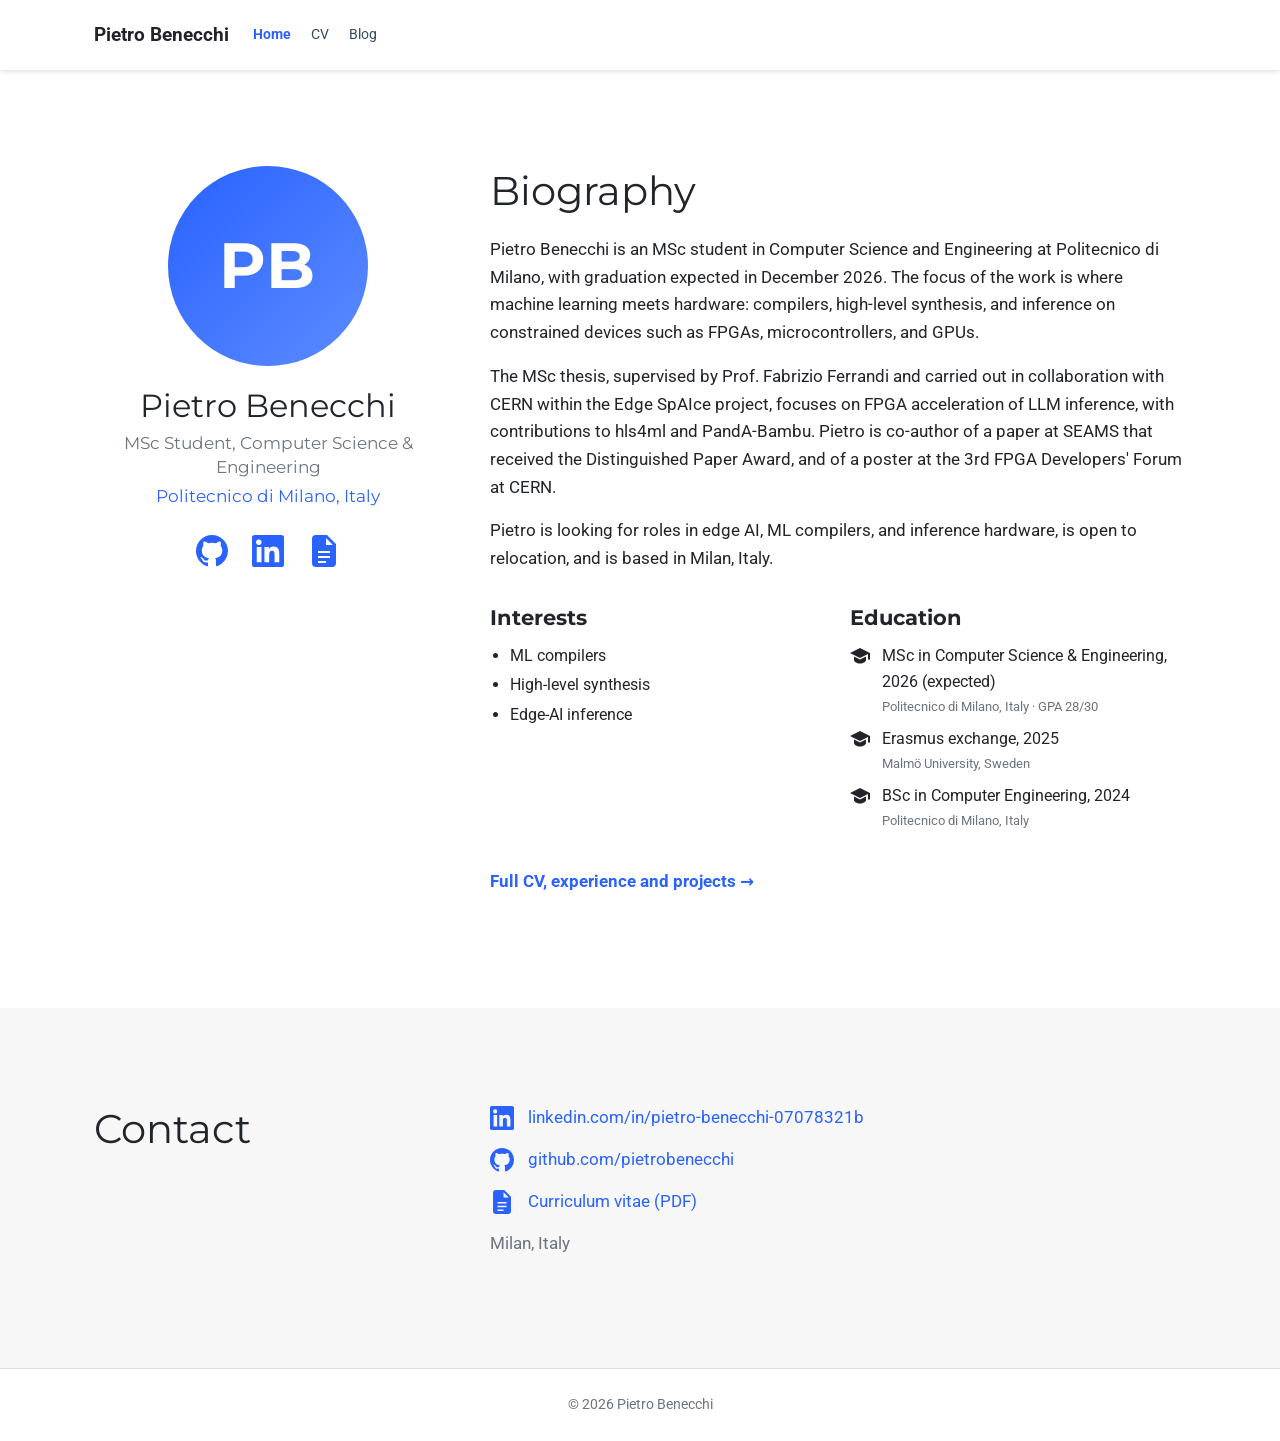
==== commit 86b613df: "Split site into Home, CV and Blog pages Home keeps the biography and contact details; CV collects ex" ====
--- a/index.html
+++ b/index.html
@@ -13,7 +13,7 @@
   <meta property="og:type" content="website">
   <meta property="og:url" content="https://pietrobenecchi.github.io/">
   <meta property="og:title" content="Pietro Benecchi">
-  <meta property="og:description" content="MSc student at Politecnico di Milano working on ML compilers, high-level synthesis and edge-AI inference.">
+  <meta property="og:description" content="Pietro Benecchi — MSc student in Computer Science and Engineering at Politecnico di Milano. ML compilers, high-level synthesis and edge-AI inference.">
   <meta property="og:site_name" content="Pietro Benecchi">
   <meta name="twitter:card" content="summary">
 
@@ -21,10 +21,8 @@
   <link rel="preconnect" href="https://fonts.gstatic.com" crossorigin>
   <link rel="stylesheet" href="https://fonts.googleapis.com/css2?family=Montserrat:wght@400;700&family=Roboto:ital,wght@0,400;0,700;1,400&display=swap">
   <link rel="stylesheet" href="assets/style.css">
-
 </head>
 <body>
-  <!-- Inline icon sprite -->
   <svg xmlns="http://www.w3.org/2000/svg" style="display:none">
     <symbol id="i-github" viewBox="0 0 16 16"><path d="M8 0C3.58 0 0 3.58 0 8c0 3.54 2.29 6.53 5.47 7.59.4.07.55-.17.55-.38 0-.19-.01-.82-.01-1.49-2.01.37-2.53-.49-2.69-.94-.09-.23-.48-.94-.82-1.13-.28-.15-.68-.52-.01-.53.63-.01 1.08.58 1.23.82.72 1.21 1.87.87 2.33.66.07-.52.28-.87.51-1.07-1.78-.2-3.64-.89-3.64-3.95 0-.87.31-1.59.82-2.15-.08-.2-.36-1.02.08-2.12 0 0 .67-.21 2.2.82.64-.18 1.32-.27 2-.27.68 0 1.36.09 2 .27 1.53-1.04 2.2-.82 2.2-.82.44 1.1.16 1.92.08 2.12.51.56.82 1.27.82 2.15 0 3.07-1.87 3.75-3.65 3.95.29.25.54.73.54 1.48 0 1.07-.01 1.93-.01 2.2 0 .21.15.46.55.38A8.01 8.01 0 0 0 16 8c0-4.42-3.58-8-8-8z"/></symbol>
     <symbol id="i-linkedin" viewBox="0 0 16 16"><path d="M14.8 0H1.2C.54 0 0 .52 0 1.16v13.68C0 15.48.54 16 1.2 16h13.6c.66 0 1.2-.52 1.2-1.16V1.16C16 .52 15.46 0 14.8 0zM4.75 13.63H2.38V6h2.37v7.63zM3.56 4.96a1.38 1.38 0 1 1 0-2.75 1.38 1.38 0 0 1 0 2.75zm10.07 8.67h-2.37V9.92c0-.89-.02-2.03-1.24-2.03-1.24 0-1.43.97-1.43 1.97v3.77H6.22V6h2.27v1.04h.03c.32-.6 1.09-1.24 2.25-1.24 2.4 0 2.85 1.58 2.85 3.64v4.19z"/></symbol>
@@ -32,18 +30,16 @@
     <symbol id="i-cap" viewBox="0 0 20 16"><path d="M10 0 0 5l10 5 8-4v5.5h2V5L10 0zM4 8.6V12c0 1.7 2.7 3.5 6 3.5s6-1.8 6-3.5V8.6l-6 3-6-3z"/></symbol>
     <symbol id="i-link" viewBox="0 0 16 16"><path d="M9 1h6v6h-2V4.41L7.71 9.7 6.3 8.29 11.59 3H9V1zM2 3h5v2H3v8h8V9h2v5a1 1 0 0 1-1 1H2a1 1 0 0 1-1-1V4a1 1 0 0 1 1-1z"/></symbol>
   </svg>
+
   <a class="skip-link" href="#main">Skip to content</a>
 
   <header class="navbar">
     <nav class="container navbar-inner" aria-label="Primary">
-      <a class="navbar-brand" href="#about">Pietro Benecchi</a>
+      <a class="navbar-brand" href="index.html">Pietro Benecchi</a>
       <ul class="navbar-links">
-        <li><a href="#about">Home</a></li>
-        <li><a href="#experience">Experience</a></li>
-        <li><a href="#projects">Projects</a></li>
-        <li><a href="#publications">Publications</a></li>
-        <li><a href="#skills">Skills</a></li>
-        <li><a href="#contact">Contact</a></li>
+        <li><a href="index.html" aria-current="page">Home</a></li>
+        <li><a href="cv.html">CV</a></li>
+        <li><a href="blog.html">Blog</a></li>
       </ul>
     </nav>
   </header>
@@ -62,7 +58,7 @@
           <ul class="social">
             <li><a href="https://github.com/pietrobenecchi" rel="noopener" aria-label="GitHub"><svg aria-hidden="true"><use href="#i-github"/></svg></a></li>
             <li><a href="https://www.linkedin.com/in/pietro-benecchi-07078321b" rel="noopener" aria-label="LinkedIn"><svg aria-hidden="true"><use href="#i-linkedin"/></svg></a></li>
-            <li><a href="assets/cv.pdf" aria-label="Curriculum vitae (PDF)"><svg aria-hidden="true"><use href="#i-cv"/></svg></a></li>
+            <li><a href="cv.html" aria-label="CV and experience"><svg aria-hidden="true"><use href="#i-cv"/></svg></a></li>
           </ul>
         </div>
 
@@ -99,158 +95,7 @@
               </ul>
             </div>
           </div>
-        </div>
-      </div>
-    </section>
-
-    <!-- EXPERIENCE -->
-    <section id="experience" class="section section-alt">
-      <div class="container split">
-        <h2 class="section-title">Experience</h2>
-        <ol class="timeline">
-          <li class="timeline-item current">
-            <article class="card">
-              <h3 class="card-title">MSc Thesis — FPGA acceleration of LLM inference</h3>
-              <p class="card-org">Politecnico di Milano, in collaboration with CERN</p>
-              <p class="card-meta">Milan, Italy</p>
-              <div class="card-body">
-                <p>Project: Edge SpAIce. Supervisor: Prof. Fabrizio Ferrandi</p>
-                <p>Contributions to:</p>
-                <ul>
-                  <li>hls4ml (CERN)</li>
-                  <li>PandA-Bambu</li>
-                </ul>
-              </div>
-            </article>
-          </li>
-          <li class="timeline-item current">
-            <article class="card">
-              <h3 class="card-title">Open-source Contributor</h3>
-              <p class="card-org">Zant — open-source TinyML SDK</p>
-              <p class="card-meta">Feb 2025 – Present</p>
-              <div class="card-body">
-                <ul>
-                  <li>ONNX quantization pipeline (PTQ/QAT, QDQ fusion patterns)</li>
-                  <li>Deployment on Arduino Nicla Vision</li>
-                  <li>Task coordination in an international community of ~40 contributors</li>
-                </ul>
-              </div>
-            </article>
-          </li>
-          <li class="timeline-item">
-            <article class="card">
-              <h3 class="card-title">Erasmus Exchange Student</h3>
-              <p class="card-org">Malmö University</p>
-              <p class="card-meta">Jan 2025 – Jun 2025 <span aria-hidden="true">·</span> Sweden</p>
-              <div class="card-body">
-                <p>Courses:</p>
-                <ul>
-                  <li>Advanced Machine Learning</li>
-                  <li>AI &amp; Data Management for IoT</li>
-                </ul>
-              </div>
-            </article>
-          </li>
-          <li class="timeline-item">
-            <article class="card">
-              <h3 class="card-title">Member</h3>
-              <p class="card-org">Polimi Data Scientists</p>
-              <p class="card-meta">Politecnico di Milano student association</p>
-            </article>
-          </li>
-        </ol>
-      </div>
-    </section>
-
-    <!-- PROJECTS -->
-    <section id="projects" class="section">
-      <div class="container">
-        <h2 class="section-title center">Projects</h2>
-
-        <article class="entry">
-          <h3>StreaMatrix — PyTorch → FPGA compilation flow</h3>
-          <p class="entry-meta">MLIR · LLVM · PandA-Bambu</p>
-          <p>MLIR pipeline based on Stream-HLS that lowers PyTorch models to LLVM IR and uses PandA-Bambu as the synthesis backend for hls4ml, generating Verilog for Xilinx UltraScale+ (xcu250).</p>
-          <p class="entry-label">Highlights:</p>
-          <ul>
-            <li>Custom MLIR passes for <code>linalg.matmul</code>: tiling, parallelisation of vector reductions, fusion of tiles into parallel <code>llvm.matrix.multiply</code> calls, load hoisting</li>
-            <li>Load/compute/store restructuring brought an 8×8 GEMM kernel from 93 to 27 FSM states, with 0 conflicts and 0 BRAM</li>
-            <li>Fixed a false conflict in Bambu's module binding; design-space exploration flow over parallelism parameters</li>
-          </ul>
-        </article>
-
-        <article class="entry">
-          <h3>GPU sequence-to-graph alignment</h3>
-          <p class="entry-meta">CUDA · Politecnico di Milano, with GenoGra</p>
-          <p>CUDA acceleration of Theseus, an affine-gap sequence-to-graph aligner (an extension of WFA) for pangenomics.</p>
-          <p class="entry-label">Highlights:</p>
-          <ul>
-            <li>Distribution of the kernel's serial phases across the thread block: up to 3.07× speedup at 256 threads</li>
-            <li>Profiling down to the remaining bottleneck (DRAM bandwidth)</li>
-          </ul>
-        </article>
-
-        <article class="entry">
-          <h3>Zant — TinyML on microcontrollers</h3>
-          <p class="entry-meta">Zig · ONNX</p>
-          <p>Open-source SDK that maps ONNX models onto embedded microcontrollers.</p>
-          <p class="entry-label">Highlights:</p>
-          <ul>
-            <li>ONNX quantization pipeline (PTQ/QAT, QDQ fusion patterns)</li>
-            <li>Deployment on Arduino Nicla Vision</li>
-            <li>Task coordination in an international community of ~40 contributors</li>
-          </ul>
-          <p class="entry-links"><a href="https://github.com/ZantFoundation/Z-Ant" rel="noopener"><svg aria-hidden="true"><use href="#i-github"/></svg>Code</a></p>
-        </article>
-
-        <article class="entry">
-          <h3>Codex Naturalis</h3>
-          <p class="entry-meta">Java · Politecnico di Milano, 4-person team</p>
-          <p>Full-stack Java implementation of the board game. Team lead, responsible for the object-oriented design.</p>
-          <p class="entry-links"><a href="https://github.com/pietrobenecchi/CodexNaturalis" rel="noopener"><svg aria-hidden="true"><use href="#i-github"/></svg>Code</a></p>
-        </article>
-
-        <article class="entry">
-          <h3>Digital Logic Design</h3>
-          <p class="entry-meta">VHDL</p>
-          <p>Clocked VHDL module interfacing with a memory unit: it reads sequences of data words, replaces missing values with the most recent valid one, and computes a dynamically updated credibility value for each word. Awarded the maximum grade.</p>
-          <p class="entry-links"><a href="https://github.com/pietrobenecchi/Digital-logic-design" rel="noopener"><svg aria-hidden="true"><use href="#i-github"/></svg>Code</a></p>
-        </article>
-      </div>
-    </section>
-
-    <!-- PUBLICATIONS -->
-    <section id="publications" class="section section-alt">
-      <div class="container split">
-        <h2 class="section-title">Publications</h2>
-        <div class="stack">
-          <!-- TODO: add the SEAMS paper title, authors and link -->
-          <article class="card">
-            <p class="badge">Distinguished Paper Award</p>
-            <h3 class="card-title">Paper at SEAMS</h3>
-            <p class="card-org">International Conference on Software Engineering for Adaptive and Self-Managing Systems</p>
-            <p class="card-meta">Co-author</p>
-          </article>
-          <!-- TODO: add the poster title, authors and link -->
-          <article class="card">
-            <h3 class="card-title">Poster at the 3rd FPGA Developers' Forum</h3>
-            <p class="card-org">CERN</p>
-            <p class="card-meta">Co-author</p>
-          </article>
-        </div>
-      </div>
-    </section>
-
-    <!-- SKILLS -->
-    <section id="skills" class="section">
-      <div class="container">
-        <h2 class="section-title center">Skills</h2>
-        <div class="skills">
-          <div><h3>Languages</h3><ul><li>C</li><li>C++</li><li>CUDA</li><li>Zig</li><li>Python</li><li>Java</li><li>VHDL</li></ul></div>
-          <div><h3>Compilers &amp; HLS</h3><ul><li>MLIR</li><li>LLVM</li><li>PandA-Bambu</li><li>Vitis HLS</li><li>hls4ml</li></ul></div>
-          <div><h3>Machine Learning</h3><ul><li>PyTorch</li><li>TensorFlow</li><li>ONNX</li></ul></div>
-          <div><h3>Tooling</h3><ul><li>Linux</li><li>Git</li><li>CI/CD</li></ul></div>
-          <div><h3>Spoken languages</h3><ul><li>Italian (native)</li><li>English (proficient)</li><li>German (basic)</li></ul></div>
+          <p class="more"><a href="cv.html">Full CV, experience and projects <span aria-hidden="true">→</span></a></p>
         </div>
       </div>
     </section>
--- a/assets/style.css
+++ b/assets/style.css
@@ -74,6 +74,7 @@
   display: block; padding: 0.35rem 0; color: #34495e; font-size: 0.875rem;
 }
 .navbar-links a:hover { color: var(--primary); text-decoration: none; }
+.navbar-links a[aria-current="page"] { color: var(--primary); font-weight: 700; }
 
 /* ---------- Sections ---------- */
 .section { padding: 64px 0; }
@@ -187,6 +188,34 @@
 .contact svg { width: 24px; height: 24px; color: var(--primary); }
 .muted { color: var(--muted); }
 
+/* ---------- Page header (CV, Blog) ---------- */
+.page-header { padding: 56px 0 40px; border-bottom: 1px solid var(--border); }
+.page-title { font-weight: 400; font-size: 2.5rem; margin-bottom: 0.5rem; }
+.page-lead { font-family: var(--font-heading); color: var(--muted); font-size: 1.05rem; max-width: 46rem; }
+.page-actions { margin: 1.25rem 0 0; }
+.btn {
+  display: inline-flex; align-items: center; gap: 0.5rem;
+  background: var(--primary); color: #fff; border-radius: 4px;
+  padding: 0.55rem 1.1rem; font-weight: 700; font-size: 0.95rem;
+}
+.btn:hover { background: var(--primary-dark); color: #fff; text-decoration: none; }
+.toc { list-style: none; margin: 1.5rem 0 0; padding: 0; display: flex; flex-wrap: wrap; gap: 0.25rem 1.25rem; font-size: 0.95rem; }
+.more { margin-top: 1.75rem; font-weight: 700; }
+
+/* ---------- Blog ---------- */
+.narrow { max-width: 820px; }
+.posts { list-style: none; margin: 0; padding: 0; }
+.post { padding: 1.5rem 0; border-bottom: 1px solid var(--border); }
+.post:first-child { padding-top: 0; }
+.post-date { color: var(--muted); font-size: 0.875rem; margin-bottom: 0.25rem; }
+.post-title { font-size: 1.4rem; margin-bottom: 0.4rem; }
+.post-title a { color: var(--text); }
+.post-title a:hover { color: var(--primary); }
+.post-summary { margin: 0; }
+.posts:not(:empty) + .empty { display: none; }
+.empty { color: var(--muted); font-size: 1.05rem; }
+.post-body { font-size: 1.05rem; }
+
 /* ---------- Footer ---------- */
 .footer { border-top: 1px solid var(--border); padding: 1.5rem 0; color: var(--muted); font-size: 0.875rem; text-align: center; }
 .footer p { margin: 0; }
@@ -202,9 +231,7 @@
   .timeline-item { padding-left: 56px; }
   .timeline-item::before { left: 9px; }
 }
-@media (max-width: 767.98px) {
-  html { scroll-padding-top: 100px; }
-}
+
 @media (min-width: 992px) {
   .about { grid-template-columns: 4fr 8fr; gap: 3rem; align-items: start; }
   .split { grid-template-columns: 4fr 8fr; gap: 3rem; align-items: start; }
